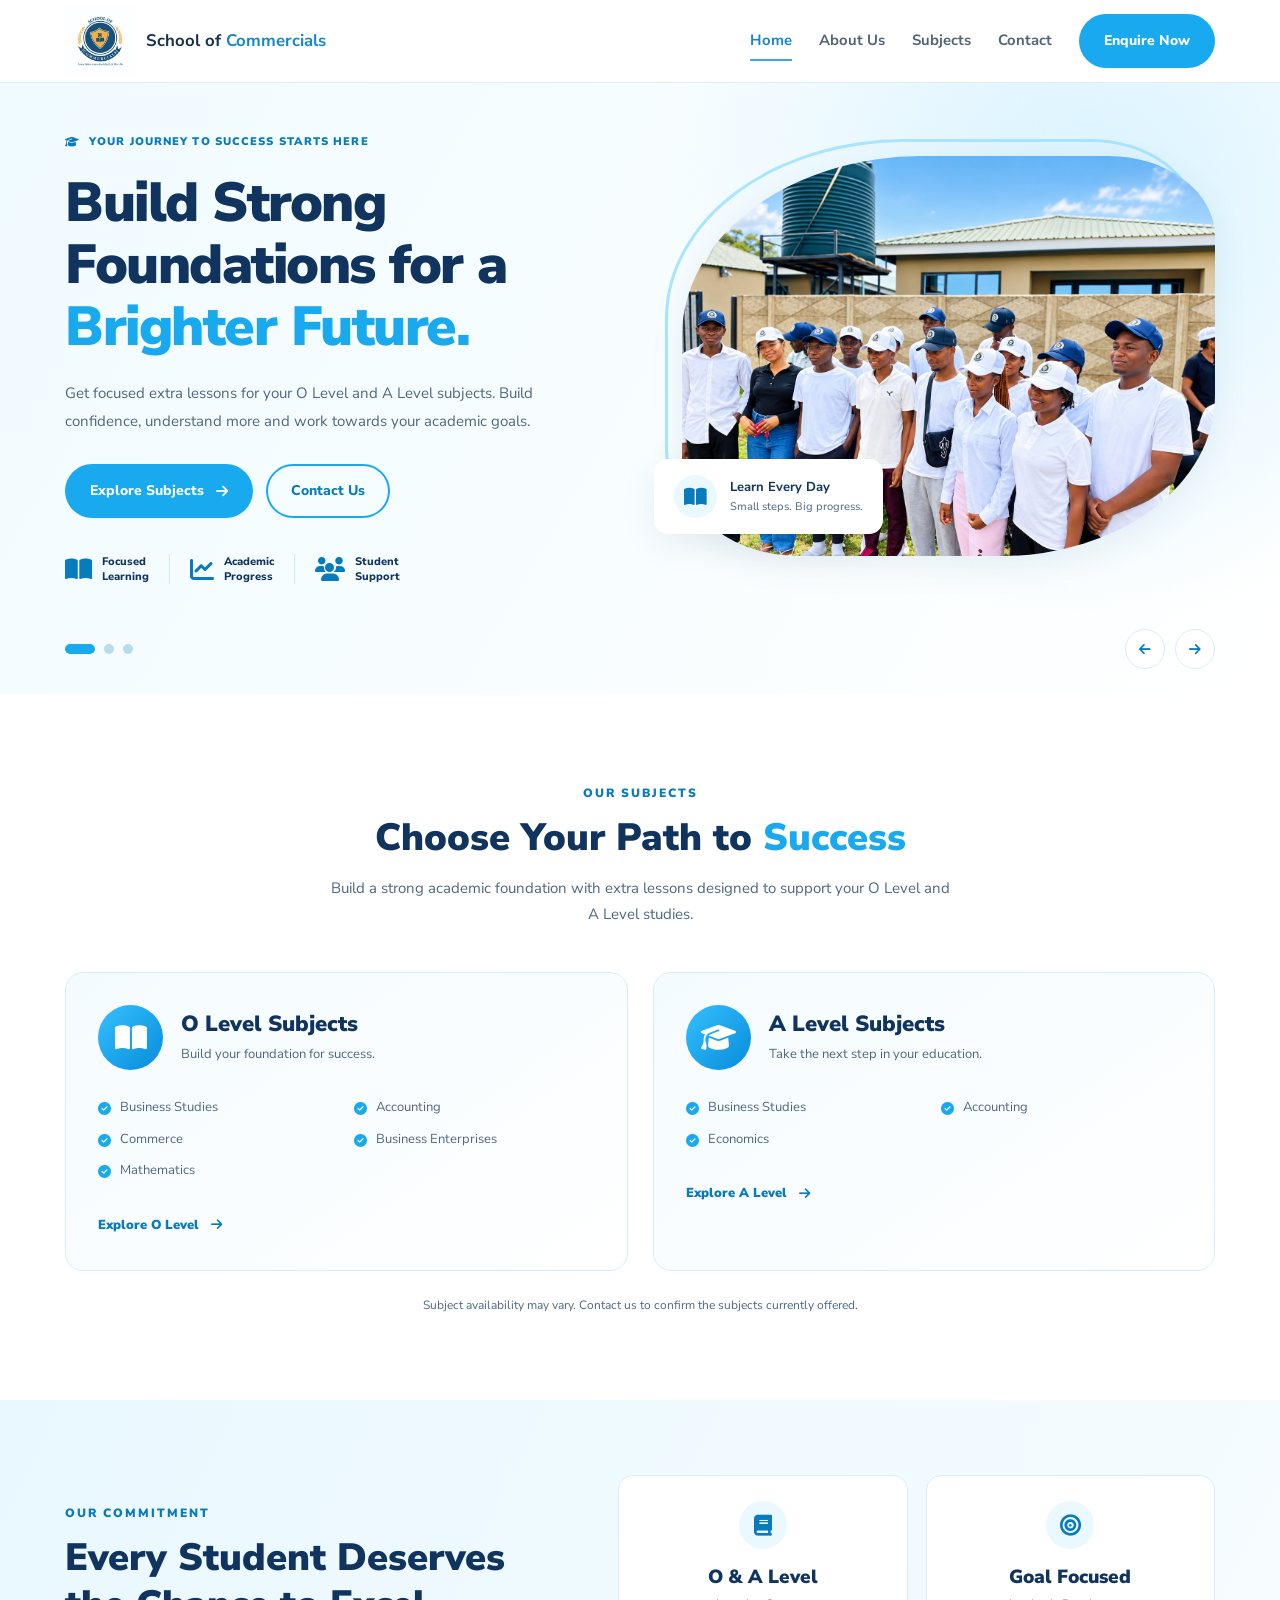
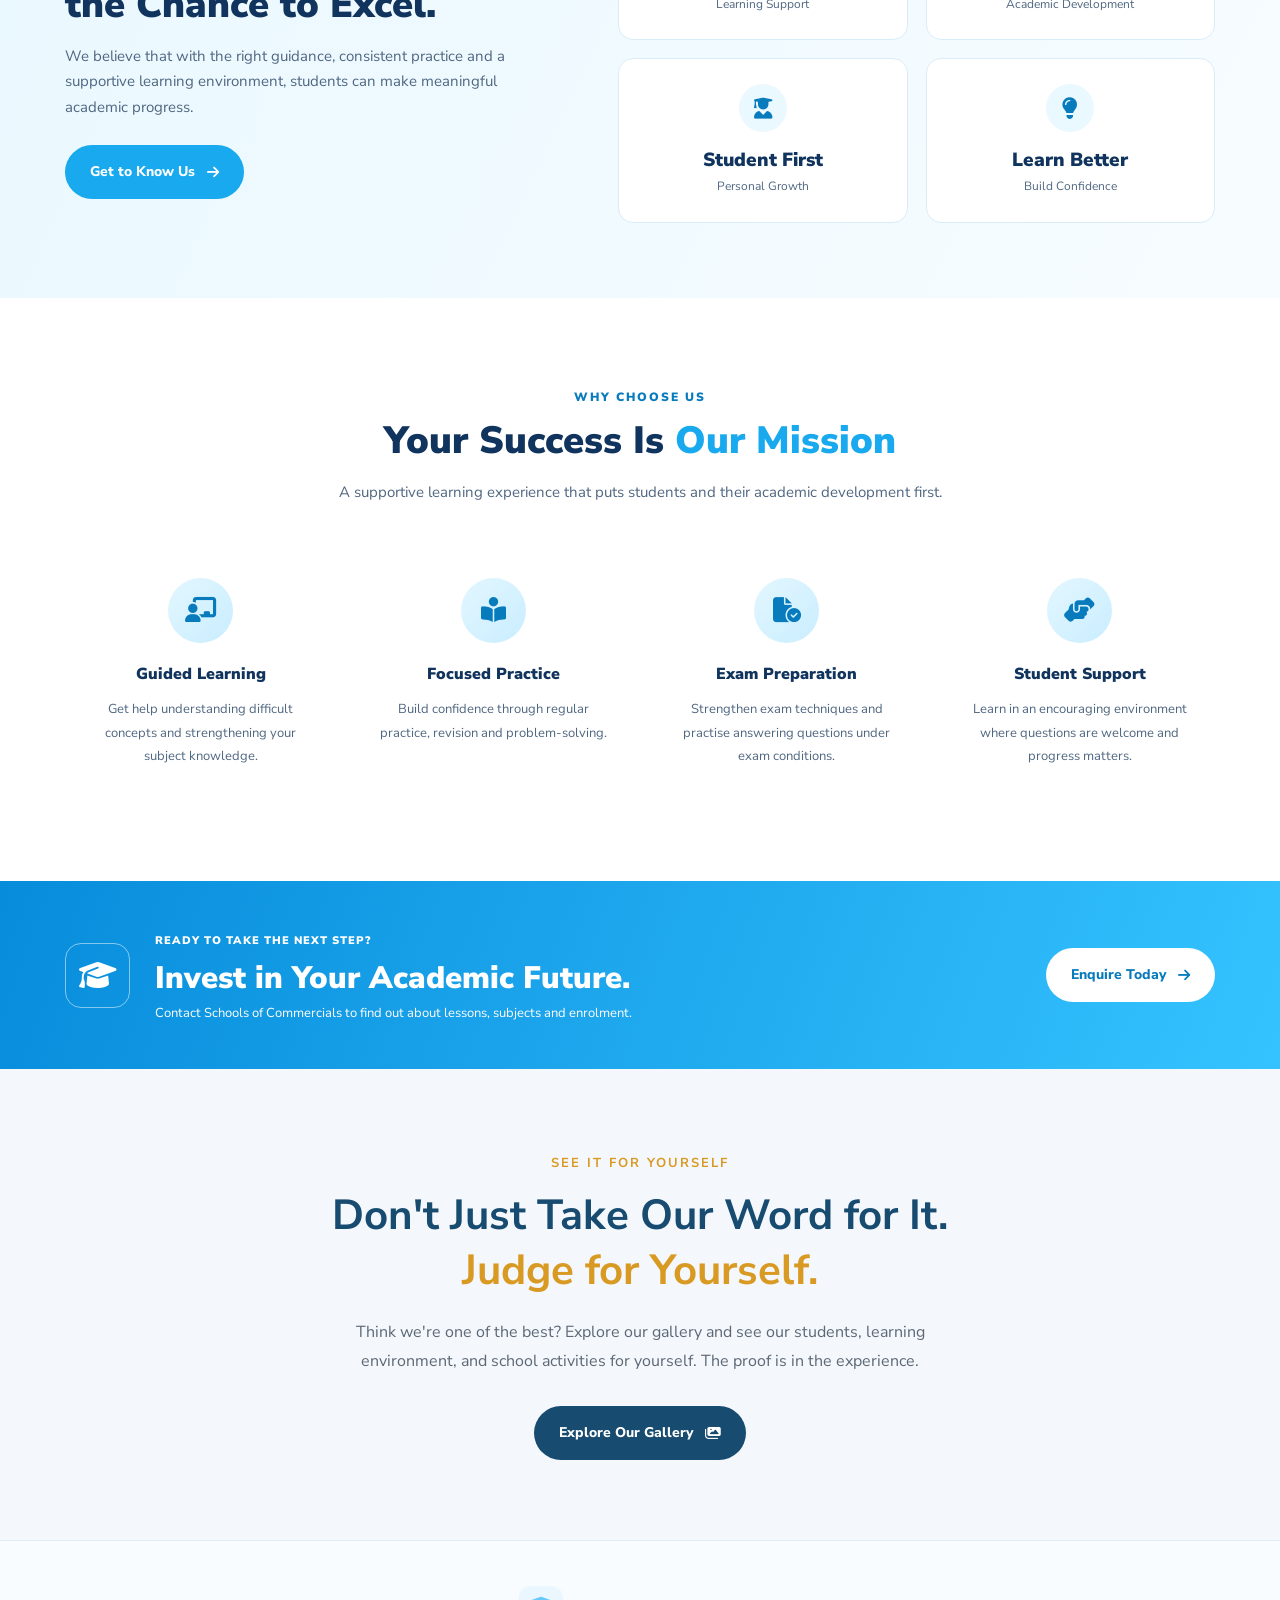
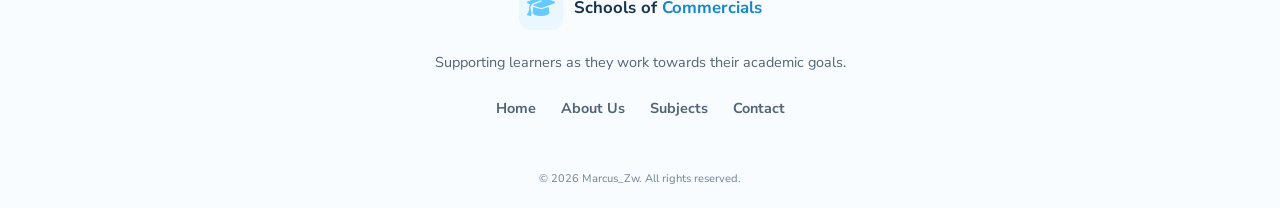
==== index.html @ 1509d798 "Group shared code into shared folders" ====
<!DOCTYPE html>
<html lang="en">

<head>
    <meta charset="UTF-8">
    <meta name="viewport" content="width=device-width, initial-scale=1.0">

    <title>Schools of Commercials | Learn, Improve, Achieve</title>

    <meta name="description"
        content="Schools of Commercials provides extra lessons for O Level and A Level students in Zimbabwe. Build confidence and achieve your academic goals.">

    <!-- Google Fonts -->
    <link rel="preconnect" href="https://fonts.googleapis.com">
    <link rel="preconnect" href="https://fonts.gstatic.com" crossorigin>
    <link href="https://fonts.googleapis.com/css2?family=Nunito+Sans:wght@400;500;600;700;800;900&display=swap"
        rel="stylesheet">

    <!-- Font Awesome -->
    <link rel="stylesheet" href="https://cdnjs.cloudflare.com/ajax/libs/font-awesome/6.7.2/css/all.min.css">

    <!-- CSS -->

    <link rel="stylesheet" href="css/shared/header.css">
    <link rel="stylesheet" href="css/shared/footer.css">
    <link rel="stylesheet" href="css/index.css">
</head>

<body>

    <!-- ================= HEADER ================= -->

    <!-- HEADER -->
    <header class="site-header">
        <div class="container nav-container">

            <a href="../index.html" class="logo">
                <img src="images/hero-images/logo.jpg" alt="School of Commercials Logo">

                <span>School of <strong>Commercials</strong></span>
            </a>



            <nav class="navbar" id="navbar">
                <a href="../index.html" class="active">Home</a>
                <a href="about.html">About Us</a>
                <a href="subjects.html">Subjects</a>
                <a href="contact.html">Contact</a>

                <a href="enrolment.html" class="btn btn-primary nav-btn">
                    Enquire Now
                </a>
            </nav>

            <button class="menu-toggle" id="menuToggle" aria-label="Open navigation menu" aria-expanded="false"
                aria-controls="navbar">

                <i class="fa-solid fa-bars"></i>
            </button>

        </div>
    </header>


    <main>

        <!-- ================= HERO ================= -->

        <section class="hero hero-slider" id="heroSlider">

            <div class="hero-slides">

                <!-- SLIDE 1 -->
                <article class="hero-slide active">
                    <div class="container hero-grid">

                        <div class="hero-content">
                            <span class="eyebrow">
                                <i class="fa-solid fa-graduation-cap"></i>
                                YOUR JOURNEY TO SUCCESS STARTS HERE
                            </span>

                            <h1>
                                Build Strong Foundations for a
                                <span>Brighter Future.</span>
                            </h1>

                            <p class="hero-description">
                                Get focused extra lessons for your O Level and
                                A Level subjects. Build confidence, understand
                                more and work towards your academic goals.
                            </p>

                            <div class="hero-buttons">
                                <a href="pages/subjects.html" class="btn btn-primary">
                                    Explore Subjects
                                    <i class="fa-solid fa-arrow-right"></i>
                                </a>

                                <a href="pages/contact.html" class="btn btn-outline">
                                    Contact Us
                                </a>
                            </div>

                            <div class="hero-features">
                                <div class="hero-feature">
                                    <i class="fa-solid fa-book-open"></i>
                                    <span>Focused<br>Learning</span>
                                </div>

                                <div class="hero-feature">
                                    <i class="fa-solid fa-chart-line"></i>
                                    <span>Academic<br>Progress</span>
                                </div>

                                <div class="hero-feature">
                                    <i class="fa-solid fa-users"></i>
                                    <span>Student<br>Support</span>
                                </div>
                            </div>
                        </div>

                        <div class="hero-image">
                            <img src="./images/hero-images/students.jpg" alt="Students studying together">

                            <div class="image-badge">
                                <i class="fa-solid fa-book-open"></i>
                                <div>
                                    <strong>Learn Every Day</strong>
                                    <span>Small steps. Big progress.</span>
                                </div>
                            </div>
                        </div>

                    </div>
                </article>


                <!-- SLIDE 2 -->
                <article class="hero-slide">
                    <div class="container hero-grid">

                        <div class="hero-content">
                            <span class="eyebrow">
                                <i class="fa-solid fa-bullseye"></i>
                                PREPARE TODAY. SUCCEED TOMORROW.
                            </span>

                            <h1>
                                Turn Your Hard Work Into
                                <span>Great Results.</span>
                            </h1>

                            <p class="hero-description">
                                Prepare for your examinations with guided revision,
                                subject practice and support that helps you tackle
                                challenging questions with confidence.
                            </p>

                            <div class="hero-buttons">
                                <a href="pages/o-level.html" class="btn btn-primary">
                                    O Level Lessons
                                    <i class="fa-solid fa-arrow-right"></i>
                                </a>

                                <a href="pages/a-level.html" class="btn btn-outline">
                                    A Level Lessons
                                </a>
                            </div>

                            <div class="hero-features">
                                <div class="hero-feature">
                                    <i class="fa-solid fa-file-circle-check"></i>
                                    <span>Exam<br>Preparation</span>
                                </div>

                                <div class="hero-feature">
                                    <i class="fa-solid fa-brain"></i>
                                    <span>Better<br>Understanding</span>
                                </div>

                                <div class="hero-feature">
                                    <i class="fa-solid fa-trophy"></i>
                                    <span>Strive for<br>Excellence</span>
                                </div>
                            </div>
                        </div>

                        <div class="hero-image">
                            <img src="./images/hero-images/students-2.jpg" alt="Student preparing for examinations">

                            <div class="image-badge">
                                <i class="fa-solid fa-bullseye"></i>
                                <div>
                                    <strong>Believe in Yourself</strong>
                                    <span>Every lesson moves you forward.</span>
                                </div>
                            </div>
                        </div>

                    </div>
                </article>


                <!-- SLIDE 3 -->
                <article class="hero-slide">
                    <div class="container hero-grid">

                        <div class="hero-content">
                            <span class="eyebrow">
                                <i class="fa-solid fa-lightbulb"></i>
                                DISCOVER YOUR POTENTIAL
                            </span>

                            <h1>
                                Your Dreams Deserve
                                <span>Your Best Effort.</span>
                            </h1>

                            <p class="hero-description">
                                Whether you're strengthening your foundations
                                or preparing for A Level, take the next step
                                towards your future with Schools of Commercials.
                            </p>

                            <div class="hero-buttons">
                                <a href="pages/enrolment.html" class="btn btn-primary">
                                    Start Your Journey
                                    <i class="fa-solid fa-arrow-right"></i>
                                </a>

                                <a href="pages/about.html" class="btn btn-outline">
                                    About Our School
                                </a>
                            </div>

                            <div class="hero-features">
                                <div class="hero-feature">
                                    <i class="fa-solid fa-user-graduate"></i>
                                    <span>Personal<br>Growth</span>
                                </div>

                                <div class="hero-feature">
                                    <i class="fa-solid fa-book"></i>
                                    <span>Build Your<br>Knowledge</span>
                                </div>

                                <div class="hero-feature">
                                    <i class="fa-solid fa-star"></i>
                                    <span>A Brighter<br>Future</span>
                                </div>
                            </div>
                        </div>

                        <div class="hero-image">
                            <img src="./images/hero-images/students-3.jpg" alt="Students learning and working together">

                            <div class="image-badge">
                                <i class="fa-solid fa-graduation-cap"></i>
                                <div>
                                    <strong>Your Future Matters</strong>
                                    <span>Learn. Improve. Achieve.</span>
                                </div>
                            </div>
                        </div>

                    </div>
                </article>

            </div>


            <!-- SLIDER CONTROLS -->
            <div class="slider-controls container">

                <div class="slider-dots" aria-label="Choose a hero slide">
                    <button class="slider-dot active" aria-label="Show slide 1" aria-pressed="true"></button>

                    <button class="slider-dot" aria-label="Show slide 2" aria-pressed="false"></button>

                    <button class="slider-dot" aria-label="Show slide 3" aria-pressed="false"></button>
                </div>

                <div class="slider-arrows">
                    <button class="slider-arrow prev-slide" aria-label="Previous slide">
                        <i class="fa-solid fa-arrow-left"></i>
                    </button>

                    <button class="slider-arrow next-slide" aria-label="Next slide">
                        <i class="fa-solid fa-arrow-right"></i>
                    </button>
                </div>

            </div>

        </section>



        <!-- ================= SUBJECTS ================= -->

        <section class="subjects section-padding" id="subjects">
            <div class="container">

                <div class="section-heading">
                    <span class="section-label">OUR SUBJECTS</span>
                    <h2>Choose Your Path to <span>Success</span></h2>
                    <p>
                        Build a strong academic foundation with extra lessons
                        designed to support your O Level and A Level studies.
                    </p>
                </div>

                <div class="subject-grid">

                    <!-- O LEVEL -->

                    <article class="subject-card">
                        <div class="subject-card-top">
                            <div class="subject-icon">
                                <i class="fa-solid fa-book-open"></i>
                            </div>

                            <div>
                                <h3>O Level Subjects</h3>
                                <p>Build your foundation for success.</p>
                            </div>
                        </div>

                        <ul class="subject-list">
                            <li><i class="fa-solid fa-circle-check"></i> Business Studies</li>
                            <li><i class="fa-solid fa-circle-check"></i> Accounting</li>
                            <li><i class="fa-solid fa-circle-check"></i> Commerce</li>
                            <li><i class="fa-solid fa-circle-check"></i> Business Enterprises</li>
                            <li><i class="fa-solid fa-circle-check"></i> Mathematics</li>
                        </ul>

                        <a href="pages/o-level.html" class="text-link">
                            Explore O Level
                            <i class="fa-solid fa-arrow-right"></i>
                        </a>
                    </article>


                    <!-- A LEVEL -->

                    <article class="subject-card">
                        <div class="subject-card-top">
                            <div class="subject-icon">
                                <i class="fa-solid fa-graduation-cap"></i>
                            </div>

                            <div>
                                <h3>A Level Subjects</h3>
                                <p>Take the next step in your education.</p>
                            </div>
                        </div>

                        <ul class="subject-list">
                            <li><i class="fa-solid fa-circle-check"></i> Business Studies</li>
                            <li><i class="fa-solid fa-circle-check"></i> Accounting</li>
                            <li><i class="fa-solid fa-circle-check"></i> Economics</li>
                        </ul>

                        <a href="pages/a-level.html" class="text-link">
                            Explore A Level
                            <i class="fa-solid fa-arrow-right"></i>
                        </a>
                    </article>

                </div>

                <p class="subject-disclaimer">
                    Subject availability may vary. Contact us to confirm the
                    subjects currently offered.
                </p>

            </div>
        </section>


        <!-- ================= IMPACT ================= -->

        <section class="impact">
            <div class="container impact-grid">

                <div class="impact-content">
                    <span class="section-label">OUR COMMITMENT</span>
                    <h2>Every Student Deserves the Chance to Excel.</h2>
                    <p>
                        We believe that with the right guidance, consistent
                        practice and a supportive learning environment,
                        students can make meaningful academic progress.
                    </p>

                    <a href="pages/about.html" class="btn btn-primary">
                        Get to Know Us
                        <i class="fa-solid fa-arrow-right"></i>
                    </a>
                </div>

                <div class="impact-stats">

                    <div class="stat-card">
                        <div class="stat-icon">
                            <i class="fa-solid fa-book"></i>
                        </div>
                        <h3>O & A Level</h3>
                        <p>Learning Support</p>
                    </div>

                    <div class="stat-card">
                        <div class="stat-icon">
                            <i class="fa-solid fa-bullseye"></i>
                        </div>
                        <h3>Goal Focused</h3>
                        <p>Academic Development</p>
                    </div>

                    <div class="stat-card">
                        <div class="stat-icon">
                            <i class="fa-solid fa-user-graduate"></i>
                        </div>
                        <h3>Student First</h3>
                        <p>Personal Growth</p>
                    </div>

                    <div class="stat-card">
                        <div class="stat-icon">
                            <i class="fa-solid fa-lightbulb"></i>
                        </div>
                        <h3>Learn Better</h3>
                        <p>Build Confidence</p>
                    </div>

                </div>

            </div>
        </section>


        <!-- ================= WHY CHOOSE US ================= -->

        <section class="why-us section-padding" id="why-us">
            <div class="container">

                <div class="section-heading">
                    <span class="section-label">WHY CHOOSE US</span>
                    <h2>Your Success Is <span>Our Mission</span></h2>
                    <p>
                        A supportive learning experience that puts students
                        and their academic development first.
                    </p>
                </div>

                <div class="benefit-grid">

                    <article class="benefit-card">
                        <div class="benefit-icon">
                            <i class="fa-solid fa-chalkboard-user"></i>
                        </div>
                        <h3>Guided Learning</h3>
                        <p>
                            Get help understanding difficult concepts and
                            strengthening your subject knowledge.
                        </p>
                    </article>

                    <article class="benefit-card">
                        <div class="benefit-icon">
                            <i class="fa-solid fa-book-open-reader"></i>
                        </div>
                        <h3>Focused Practice</h3>
                        <p>
                            Build confidence through regular practice,
                            revision and problem-solving.
                        </p>
                    </article>

                    <article class="benefit-card">
                        <div class="benefit-icon">
                            <i class="fa-solid fa-file-circle-check"></i>
                        </div>
                        <h3>Exam Preparation</h3>
                        <p>
                            Strengthen exam techniques and practise
                            answering questions under exam conditions.
                        </p>
                    </article>

                    <article class="benefit-card">
                        <div class="benefit-icon">
                            <i class="fa-solid fa-handshake-angle"></i>
                        </div>
                        <h3>Student Support</h3>
                        <p>
                            Learn in an encouraging environment where
                            questions are welcome and progress matters.
                        </p>
                    </article>

                </div>
            </div>
        </section>


        <!-- ================= ENROLMENT CTA ================= -->

        <section class="enrol-cta">
            <div class="container enrol-cta-content">

                <div class="cta-icon">
                    <i class="fa-solid fa-graduation-cap"></i>
                </div>

                <div class="cta-text">
                    <span>READY TO TAKE THE NEXT STEP?</span>
                    <h2>Invest in Your Academic Future.</h2>
                    <p>
                        Contact Schools of Commercials to find out about
                        lessons, subjects and enrolment.
                    </p>
                </div>

                <a href="pages/enrolment.html" class="btn btn-white">
                    Enquire Today
                    <i class="fa-solid fa-arrow-right"></i>
                </a>

            </div>
        </section>



        <section class="gallery-cta">
            <div class="container gallery-cta-content">

                <span class="gallery-subtitle">
                    SEE IT FOR YOURSELF
                </span>

                <h2>
                    Don't Just Take Our Word for It.
                    <span>Judge for Yourself.</span>
                </h2>

                <p>
                    Think we're one of the best? Explore our gallery and
                    see our students, learning environment, and school
                    activities for yourself. The proof is in the experience.
                </p>

                <a href="pages/gallery.html" class="btn btn-gallery">
                    Explore Our Gallery
                    <i class="fa-solid fa-images"></i>
                </a>

            </div>
        </section>


    </main>


    <!-- ================= FOOTER ================= -->

    <footer class="site-footer">
        <div class="container footer-container">

            <a href="../index.html" class="logo footer-logo">
                <span class="logo-icon">
                    <i class="fa-solid fa-graduation-cap"></i>
                </span>

                <span>Schools of <strong>Commercials</strong></span>
            </a>

            <p>
                Supporting learners as they work towards their academic goals.
            </p>

            <div class="footer-links">
                <a href="../index.html">Home</a>
                <a href="about.html">About Us</a>
                <a href="subjects.html">Subjects</a>
                <a href="contact.html">Contact</a>
            </div>

            <div class="footer-bottom">
                <p>
                    &copy; <span id="currentYear"></span>
                    Marcus_Zw. All rights reserved.
                </p>
            </div>

        </div>
    </footer>



    <!-- JavaScript -->
    <script src="js/index.js"></script>
    <script src="js/header.js"></script>

</body>

</html>
---- css/shared/header.css ----
:root {
    --subjects-primary: #38a9e8;
    --subjects-primary-dark: #1687c9;
    --subjects-light: #eaf7ff;
    --subjects-background: #f5fbff;
    --subjects-dark: #17324d;
    --subjects-text: #526477;
    --subjects-white: #ffffff;
    --subjects-border: #e2edf5;
    --subjects-shadow: 0 12px 35px rgba(25, 90, 135, 0.09);
    --subjects-radius: 18px;
}



.site-header {
    position: sticky;
    top: 0;
    z-index: 1000;
    background: rgba(255, 255, 255, 0.97);
    border-bottom: 1px solid var(--subjects-border);
    backdrop-filter: blur(12px);
}

.nav-container {
    min-height: 82px;
    display: flex;
    align-items: center;
    justify-content: space-between;
    gap: 25px;
}

.logo {
    display: inline-flex;
    align-items: center;
    gap: 11px;
    color: var(--subjects-dark);
    font-size: 1.05rem;
    font-weight: 700;
    line-height: 1.3;
}

.logo strong {
    color: var(--subjects-primary-dark);
}

.logo-icon {
    width: 44px;
    height: 44px;
    display: grid;
    place-items: center;
    flex-shrink: 0;
    border-radius: 12px;
    background: var(--subjects-light);
    color: var(--subjects-primary-dark);
    font-size: 1.4rem;
}

.navbar {
    display: flex;
    align-items: center;
    gap: 27px;
}

.navbar > a:not(.btn) {
    position: relative;
    color: var(--subjects-text);
    font-size: 0.93rem;
    font-weight: 700;
    transition: color 0.3s ease;
}

.navbar > a:not(.btn)::after {
    content: "";
    position: absolute;
    bottom: -7px;
    left: 0;
    width: 0;
    height: 2px;
    background: var(--subjects-primary);
    transition: width 0.3s ease;
}

.navbar > a:not(.btn):hover,
.navbar > a.active {
    color: var(--subjects-primary-dark);
}

.navbar > a:not(.btn):hover::after,
.navbar > a.active::after {
    width: 100%;
}

.nav-btn {
    padding: 11px 18px;
}

.menu-toggle {
    display: none;
    width: 44px;
    height: 44px;
    place-items: center;
    border: 1px solid var(--subjects-border);
    border-radius: 9px;
    background: var(--subjects-white);
    color: var(--subjects-dark);
    font-size: 1.2rem;
    cursor: pointer;
}

/*logo*/


.logo {
    display: flex;
    align-items: center;
    text-decoration: none;
}

.logo img {
    width: 70px;
    height: 70px;
    object-fit: contain;
    display: block;
}



@media (max-width: 830px) {
    .nav-container {
        min-height: 72px;
    }

    .menu-toggle {
        display: grid;
        flex-shrink: 0;
    }

    .navbar {
        position: absolute;
        top: calc(100% + 1px);
        left: 0;
        right: 0;
        display: none;
        align-items: stretch;
        gap: 0;
        padding: 12px 4% 22px;
        border-bottom: 1px solid var(--subjects-border);
        background: var(--subjects-white);
        box-shadow: 0 15px 25px rgba(25, 90, 135, 0.08);
    }

    .navbar.active {
        display: flex;
        flex-direction: column;
    }

    .navbar > a:not(.btn) {
        padding: 13px 5px;
        border-bottom: 1px solid #eef4f8;
    }

    .navbar > a:not(.btn)::after {
        display: none;
    }

    .navbar .nav-btn {
        margin-top: 15px;
    }

    .subjects-main-hero {
        padding: 65px 0 75px;
    }

    .main-hero-content {
        grid-template-columns: 1fr;
        gap: 45px;
    }

    .main-hero-text h1 {
        font-size: clamp(2.3rem, 8vw, 3.4rem);
        letter-spacing: -0.7px;
    }

    .main-hero-text > p {
        font-size: 1rem;
    }

    .main-hero-image {
        width: 92%;
        margin: 0 auto;
        padding-left: 10px;
    }

    .main-hero-image > img {
        height: 350px;
    }

    .hero-note {
        left: -10px;
    }

    .subjects-intro {
        padding: 60px 0;
    }

    .programmes-section,
    .subjects-benefits {
        padding: 70px 0;
    }

    .programme-grid {
        gap: 24px;
    }

    .programme-image {
        height: 220px;
    }

    .benefits-container {
        grid-template-columns: 1fr;
        gap: 35px;
    }

    .benefits-heading {
        max-width: 600px;
    }

    .cta-content {
        align-items: flex-start;
        flex-direction: column;
        gap: 25px;
    }
}


/* =========================================
   SMALL MOBILE SCREENS
========================================= */

@media (max-width: 520px) {
    .logo {
        gap: 8px;
        font-size: 0.9rem;
    }

    .logo-icon {
        width: 39px;
        height: 39px;
        font-size: 1.2rem;
    }

    .hero-buttons {
        align-items: stretch;
        flex-direction: column;
    }

    .hero-buttons .btn {
        width: 100%;
    }

    .main-hero-image > img {
        height: 290px;
    }

    .hero-note {
        gap: 10px;
        padding: 12px;
    }

    .hero-note > i {
        width: 40px;
        height: 40px;
        font-size: 1.1rem;
    }

    .hero-note strong {
        font-size: 0.87rem;
    }

    .hero-note span {
        font-size: 0.72rem;
    }

    .intro-content h2,
    .section-heading h2 {
        font-size: 2rem;
    }

    .programme-grid {
        grid-template-columns: 1fr;
    }

    .programme-image {
        height: 230px;
    }

    .programme-content {
        padding: 25px 20px;
    }

    .programme-content h3 {
        font-size: 1.4rem;
    }

    .benefits-grid {
        grid-template-columns: 1fr;
    }

    .benefit-item {
        padding: 22px;
    }

    .cta-content h2 {
        font-size: 1.9rem;
    }

    .cta-content > .btn {
        width: 100%;
    }

    .footer-links {
        gap: 15px 22px;
    }
}


/* =========================================
   ACCESSIBILITY
========================================= */

@media (prefers-reduced-motion: reduce) {
    html {
        scroll-behavior: auto;
    }

    *,
    *::before,
    *::after {
        animation-duration: 0.01ms !important;
        animation-iteration-count: 1 !important;
        transition-duration: 0.01ms !important;
    }
}
---- css/shared/footer.css ----
.site-footer {
    padding: 45px 0 20px;
    border-top: 1px solid var(--subjects-border);
    background: #f8fcff;
}

.footer-container {
    display: flex;
    flex-direction: column;
    align-items: center;
    text-align: center;
}

.footer-logo {
    margin-bottom: 15px;
}

.footer-container > p {
    max-width: 450px;
    margin: 0 auto 22px;
    color: var(--subjects-text);
    font-size: 0.9rem;
}

.footer-links {
    display: flex;
    flex-wrap: wrap;
    justify-content: center;
    gap: 25px;
    margin-bottom: 28px;
}

.footer-links a {
    color: var(--subjects-text);
    font-size: 0.9rem;
    font-weight: 700;
    transition: color 0.3s ease;
}

.footer-links a:hover {
    color: var(--subjects-primary-dark);
}

.footer-bottom {
    width: 100%;
    padding-top: 20px;
    border-top: 1px solid var(--subjects-border);
}

.footer-bottom p {
    margin: 0;
    color: #718195;
    font-size: 0.83rem;
}





/* GALLERY CTA */
.gallery-cta {
    padding: 80px 0;
    background: #f4f7fb;
    text-align: center;
}

.gallery-cta-content {
    max-width: 850px;
    margin: 0 auto;
}

.gallery-subtitle {
    display: inline-block;
    color: #d99a24;
    font-size: 13px;
    font-weight: 700;
    letter-spacing: 2px;
    margin-bottom: 15px;
}

.gallery-cta h2 {
    color: #174b70;
    font-size: clamp(28px, 4vw, 42px);
    line-height: 1.3;
    margin-bottom: 20px;
}

.gallery-cta h2 span {
    display: block;
    color: #d99a24;
}

.gallery-cta p {
    max-width: 650px;
    margin: 0 auto 30px;
    color: #5c6875;
    font-size: 16px;
    line-height: 1.8;
}

.btn-gallery {
    display: inline-flex;
    align-items: center;
    gap: 10px;
    padding: 15px 25px;
    background: #174b70;
    color: #fff;
    border-radius: 5px;
    text-decoration: none;
    font-weight: 600;
    transition: background 0.3s ease, transform 0.3s ease;
}

.btn-gallery:hover {
    background: #d99a24;
    color: #fff;
    transform: translateY(-3px);
}
---- css/index.css ----
/* ==============================
   1. GLOBAL STYLES
================================= */

:root {
    --primary: #19a9ee;
    --primary-dark: #087bbd;
    --primary-light: #eaf8ff;
    --sky-blue: #dff4ff;
    --dark: #10345d;
    --text: #506781;
    --white: #ffffff;
    --border: #d9edf8;
    --shadow: 0 10px 35px rgba(16, 72, 115, 0.08);
    --radius: 18px;
}

* {
    margin: 0;
    padding: 0;
    box-sizing: border-box;
}

html {
    scroll-behavior: smooth;
    scroll-padding-top: 90px;
}

body {
    font-family: "Nunito Sans", sans-serif;
    color: var(--text);
    background: var(--white);
    line-height: 1.7;
}

a {
    text-decoration: none;
    color: inherit;
}

ul {
    list-style: none;
}

img {
    display: block;
    max-width: 100%;
}

button,
a {
    -webkit-tap-highlight-color: transparent;
}

.container {
    width: min(1150px, 92%);
    margin-inline: auto;
}

.section-padding {
    padding: 85px 0;
}


/* ==============================
   2. REUSABLE COMPONENTS
================================= */

.btn {
    display: inline-flex;
    align-items: center;
    justify-content: center;
    gap: 12px;
    padding: 13px 23px;
    border-radius: 50px;
    font-size: 14px;
    font-weight: 800;
    transition: 0.3s ease;
    cursor: pointer;
    border: 2px solid transparent;
}

.btn-primary {
    background: var(--primary);
    color: var(--white);
}

.btn-primary:hover {
    background: var(--primary-dark);
    transform: translateY(-3px);
    box-shadow: 0 8px 20px rgba(25, 169, 238, 0.2);
}

.btn-outline {
    border-color: var(--primary);
    color: var(--primary-dark);
    background: transparent;
}

.btn-outline:hover {
    background: var(--primary-light);
    transform: translateY(-3px);
}

.btn-white {
    background: var(--white);
    color: var(--primary-dark);
}

.btn-white:hover {
    background: var(--primary-light);
    transform: translateY(-3px);
}

.section-heading {
    max-width: 700px;
    margin: 0 auto 45px;
    text-align: center;
}

.section-label {
    display: inline-block;
    margin-bottom: 10px;
    color: var(--primary-dark);
    font-size: 12px;
    font-weight: 900;
    letter-spacing: 2px;
}

.section-heading h2,
.impact-content h2 {
    color: var(--dark);
    font-size: clamp(27px, 3.5vw, 38px);
    font-weight: 900;
    line-height: 1.25;
    margin-bottom: 15px;
}

.section-heading h2 span,
.impact-content h2 span {
    color: var(--primary);
}

.section-heading p {
    max-width: 620px;
    margin: 0 auto;
    font-size: 15px;
}




/* ==============================
   4. HERO SECTION
================================= */

.hero {
    position: relative;
    overflow: hidden;
    background:
        radial-gradient(circle at 90% 10%, #d8f2ff 0, transparent 32%),
        linear-gradient(120deg, #f0fbff 0%, #ffffff 65%);
}

.hero-grid {
    min-height: 530px;
    display: grid;
    grid-template-columns: 1fr 0.95fr;
    align-items: center;
    gap: 55px;
    padding-top: 45px;
    padding-bottom: 45px;
}

.hero-content {
    position: relative;
    z-index: 2;
}

.eyebrow {
    display: inline-flex;
    align-items: center;
    gap: 9px;
    margin-bottom: 20px;
    color: var(--primary-dark);
    font-size: 11px;
    font-weight: 900;
    letter-spacing: 1.1px;
}

.hero h1 {
    max-width: 600px;
    margin-bottom: 22px;
    color: var(--dark);
    font-size: clamp(37px, 4.3vw, 55px);
    font-weight: 900;
    line-height: 1.13;
    letter-spacing: -1.5px;
}

.hero h1 span {
    color: var(--primary);
}

.hero-description {
    max-width: 490px;
    margin-bottom: 28px;
    font-size: 15px;
    line-height: 1.85;
}

.hero-buttons {
    display: flex;
    flex-wrap: wrap;
    gap: 13px;
    margin-bottom: 36px;
}

.hero-features {
    display: flex;
    align-items: center;
    gap: 20px;
}

.hero-feature {
    display: flex;
    align-items: center;
    gap: 10px;
    padding-right: 20px;
    border-right: 1px solid #cce8f7;
    color: var(--dark);
    font-size: 11px;
    font-weight: 800;
    line-height: 1.4;
}

.hero-feature:last-child {
    border-right: none;
    padding-right: 0;
}

.hero-feature i {
    color: var(--primary-dark);
    font-size: 24px;
}

.hero-image {
    position: relative;
    min-width: 0;
}

.hero-image::before {
    content: "";
    position: absolute;
    inset: -17px 18px 18px -17px;
    border: 3px solid #a9e5ff;
    border-radius: 45% 20% 40% 22%;
    z-index: 0;
}

.hero-image > img {
    position: relative;
    z-index: 1;
    width: 100%;
    height: 400px;
    object-fit: cover;
    object-position: center;
    border-radius: 45% 20% 40% 22%;
    box-shadow: var(--shadow);
}

.image-badge {
    position: absolute;
    z-index: 2;
    bottom: 22px;
    left: -28px;
    display: flex;
    align-items: center;
    gap: 13px;
    padding: 16px 20px;
    background: var(--white);
    border-radius: 14px;
    box-shadow: var(--shadow);
}

.image-badge > i {
    width: 43px;
    height: 43px;
    display: grid;
    place-items: center;
    background: var(--primary-light);
    border-radius: 50%;
    color: var(--primary-dark);
    font-size: 20px;
}

.image-badge div {
    display: flex;
    flex-direction: column;
}

.image-badge strong {
    color: var(--dark);
    font-size: 13px;
}

.image-badge span {
    font-size: 11px;
}

.floating-note {
    position: absolute;
    top: 22px;
    right: -17px;
    z-index: 2;
    padding: 15px 17px;
    display: flex;
    align-items: center;
    gap: 10px;
    background: var(--white);
    border: 1px solid var(--border);
    border-radius: 14px;
    color: var(--primary-dark);
    font-size: 12px;
    font-weight: 900;
    line-height: 1.5;
    box-shadow: var(--shadow);
}

.floating-note i {
    font-size: 23px;
}




/* ==============================
   HERO IMAGE & TEXT SLIDER
================================= */

.hero-slider {
    position: relative;
    overflow: hidden;
    background:
        radial-gradient(circle at 85% 20%, #d8f2ff 0, transparent 35%),
        linear-gradient(120deg, #f0fbff, #ffffff);
}

.hero-slides {
    position: relative;
}

.hero-slide {
    display: none;
    animation: heroFade 0.7s ease;
}

.hero-slide.active {
    display: block;
}

@keyframes heroFade {
    from {
        opacity: 0;
        transform: translateX(18px);
    }

    to {
        opacity: 1;
        transform: translateX(0);
    }
}

/* Keep images consistent between slides */

.hero-slide .hero-image > img {
    width: 100%;
    height: 400px;
    object-fit: cover;
    object-position: center;
}

/* Slider controls */

.slider-controls {
    display: flex;
    justify-content: space-between;
    align-items: center;
    padding-top: 0;
    padding-bottom: 25px;
}

.slider-dots {
    display: flex;
    align-items: center;
    gap: 9px;
}

.slider-dot {
    width: 10px;
    height: 10px;
    padding: 0;
    border: none;
    border-radius: 50px;
    background: #b7ddeb;
    cursor: pointer;
    transition: width 0.3s, background 0.3s;
}

.slider-dot.active {
    width: 30px;
    background: var(--primary);
}

.slider-arrows {
    display: flex;
    gap: 10px;
}

.slider-arrow {
    display: grid;
    place-items: center;
    width: 40px;
    height: 40px;
    border: 1px solid var(--border);
    border-radius: 50%;
    background: var(--white);
    color: var(--primary-dark);
    cursor: pointer;
    transition: 0.3s;
}

.slider-arrow:hover {
    background: var(--primary);
    color: var(--white);
    border-color: var(--primary);
}

.slider-dot:focus-visible,
.slider-arrow:focus-visible {
    outline: 3px solid #73cfff;
    outline-offset: 4px;
}

/* Responsive adjustments */

@media (max-width: 800px) {
    .hero-slide .hero-grid {
        padding-bottom: 35px;
    }

    .slider-controls {
        padding-bottom: 22px;
    }
}

@media (max-width: 560px) {
    .hero-slide .hero-image > img {
        height: 290px;
    }

    .slider-arrow {
        width: 36px;
        height: 36px;
    }
}

/* Respect reduced-motion preferences */

@media (prefers-reduced-motion: reduce) {
    .hero-slide {
        animation: none;
    }
}




/* ==============================
   5. SUBJECTS SECTION
================================= */

.subjects {
    background: var(--white);
}

.subject-grid {
    display: grid;
    grid-template-columns: repeat(2, minmax(0, 1fr));
    gap: 25px;
}

.subject-card {
    padding: 32px;
    background: linear-gradient(145deg, #f4fbff, #ffffff);
    border: 1px solid var(--border);
    border-radius: var(--radius);
    transition: transform 0.3s, box-shadow 0.3s;
}

.subject-card:hover {
    transform: translateY(-5px);
    box-shadow: var(--shadow);
}

.subject-card-top {
    display: flex;
    align-items: center;
    gap: 18px;
    margin-bottom: 28px;
}

.subject-icon {
    flex-shrink: 0;
    width: 65px;
    height: 65px;
    display: grid;
    place-items: center;
    background: linear-gradient(135deg, #35c0ff, #078cdb);
    color: var(--white);
    border-radius: 50%;
    font-size: 28px;
}

.subject-card h3 {
    color: var(--dark);
    font-size: 22px;
    font-weight: 900;
    line-height: 1.3;
    margin-bottom: 5px;
}

.subject-card-top p {
    font-size: 13px;
}

.subject-list {
    display: grid;
    grid-template-columns: repeat(2, minmax(0, 1fr));
    gap: 12px 15px;
    margin-bottom: 30px;
}

.subject-list li {
    display: flex;
    align-items: flex-start;
    gap: 9px;
    font-size: 13px;
    line-height: 1.5;
}

.subject-list i {
    margin-top: 4px;
    color: var(--primary);
    font-size: 13px;
}

.text-link {
    display: inline-flex;
    align-items: center;
    gap: 12px;
    color: var(--primary-dark);
    font-size: 13px;
    font-weight: 900;
}

.text-link i {
    transition: transform 0.3s;
}

.text-link:hover i {
    transform: translateX(5px);
}

.subject-disclaimer {
    margin-top: 24px;
    text-align: center;
    font-size: 12px;
}


/* ==============================
   6. IMPACT SECTION
================================= */

.impact {
    padding: 75px 0;
    background: linear-gradient(115deg, #e9f8ff, #f7fcff);
}

.impact-grid {
    display: grid;
    grid-template-columns: 0.9fr 1.1fr;
    align-items: center;
    gap: 65px;
}

.impact-content h2 {
    font-size: clamp(29px, 3vw, 38px);
}

.impact-content > p {
    margin-bottom: 25px;
    font-size: 15px;
}

.impact-stats {
    display: grid;
    grid-template-columns: repeat(2, minmax(0, 1fr));
    gap: 18px;
}

.stat-card {
    padding: 25px 15px;
    text-align: center;
    background: var(--white);
    border: 1px solid var(--border);
    border-radius: 15px;
    transition: transform 0.3s;
}

.stat-card:hover {
    transform: translateY(-4px);
}

.stat-icon {
    width: 48px;
    height: 48px;
    display: grid;
    place-items: center;
    margin: 0 auto 12px;
    background: var(--primary-light);
    color: var(--primary-dark);
    border-radius: 50%;
    font-size: 21px;
}

.stat-card h3 {
    color: var(--dark);
    font-size: 19px;
    font-weight: 900;
}

.stat-card p {
    font-size: 12px;
}


/* ==============================
   7. WHY CHOOSE US
================================= */

.why-us {
    background: var(--white);
}

.benefit-grid {
    display: grid;
    grid-template-columns: repeat(4, minmax(0, 1fr));
    gap: 22px;
}

.benefit-card {
    padding: 27px 20px;
    text-align: center;
    border: 1px solid transparent;
    border-radius: var(--radius);
    transition: 0.3s;
}

.benefit-card:hover {
    background: #f5fbff;
    border-color: var(--border);
    transform: translateY(-5px);
}

.benefit-icon {
    width: 65px;
    height: 65px;
    display: grid;
    place-items: center;
    margin: 0 auto 18px;
    border-radius: 50%;
    background: linear-gradient(135deg, #e3f7ff, #c9edff);
    color: var(--primary-dark);
    font-size: 25px;
}

.benefit-card h3 {
    margin-bottom: 10px;
    color: var(--dark);
    font-size: 16px;
    font-weight: 900;
}

.benefit-card p {
    font-size: 13px;
    line-height: 1.8;
}


/* ==============================
   8. ENROLMENT CTA
================================= */

.enrol-cta {
    padding: 45px 0;
    background: linear-gradient(110deg, #078cdb, #35c3ff);
    color: var(--white);
}

.enrol-cta-content {
    display: flex;
    align-items: center;
    gap: 25px;
}

.cta-icon {
    flex-shrink: 0;
    width: 65px;
    height: 65px;
    display: grid;
    place-items: center;
    border: 1px solid rgba(255, 255, 255, 0.5);
    border-radius: 16px;
    font-size: 30px;
}

.cta-text {
    flex: 1;
}

.cta-text > span {
    font-size: 11px;
    font-weight: 900;
    letter-spacing: 1px;
}

.cta-text h2 {
    margin: 4px 0;
    font-size: clamp(23px, 3vw, 31px);
    line-height: 1.3;
    font-weight: 900;
}

.cta-text p {
    font-size: 13px;
}

.enrol-cta .btn {
    flex-shrink: 0;
}


/* ==============================
   9. FOOTER
================================= */

.footer {
    background: #092d53;
    color: #c5d9eb;
}

.footer-grid {
    display: grid;
    grid-template-columns: 1.3fr 0.7fr 1.1fr 0.7fr;
    gap: 40px;
    padding-top: 55px;
    padding-bottom: 45px;
}

.footer-logo {
    margin-bottom: 20px;
}

.footer-logo .logo-text {
    color: var(--white);
}

.footer-logo .logo-icon,
.footer-logo .logo-icon .cap-icon,
.footer-logo .logo-text small {
    color: #65caff;
}

.footer-brand > p {
    max-width: 280px;
    font-size: 13px;
    line-height: 1.9;
}

.footer-column {
    display: flex;
    flex-direction: column;
    align-items: flex-start;
    gap: 11px;
}

.footer-column h3 {
    margin-bottom: 8px;
    color: var(--white);
    font-size: 15px;
    font-weight: 900;
}

.footer-column > a,
.footer-column > p {
    font-size: 12px;
    line-height: 1.7;
}

.footer-column > a:hover {
    color: #65caff;
}

.footer-column > p i {
    width: 20px;
    margin-right: 5px;
    color: #65caff;
}

.social-links {
    display: flex;
    gap: 10px;
}

.social-links a {
    width: 38px;
    height: 38px;
    display: grid;
    place-items: center;
    background: rgba(255, 255, 255, 0.1);
    color: var(--white);
    border-radius: 50%;
    transition: 0.3s;
}

.social-links a:hover {
    background: var(--primary);
    transform: translateY(-3px);
}

.social-note {
    margin-top: 8px;
}

.footer-bottom {
    border-top: 1px solid rgba(255, 255, 255, 0.12);
}

.footer-bottom .container {
    min-height: 60px;
    display: flex;
    justify-content: space-between;
    align-items: center;
    gap: 15px;
}

.footer-bottom p {
    font-size: 11px;
}


/* ==============================
   10. RESPONSIVE DESIGN
================================= */

@media (max-width: 1050px) {

    .navbar {
        gap: 15px;
        
    }

    .nav-links {
        gap: 18px;
    }

    .logo-text {
        font-size: 13px;
    }

    .hero-grid {
        gap: 35px;
    }

    .hero-features {
        gap: 12px;
    }

    .hero-feature {
        padding-right: 12px;
        gap: 7px;
    }

    .hero-feature i {
        font-size: 20px;
    }

    .subject-card {
        padding: 25px;
    }

    .impact-grid {
        gap: 35px;
    }

    .benefit-grid {
        grid-template-columns: repeat(2, minmax(0, 1fr));
    }


}
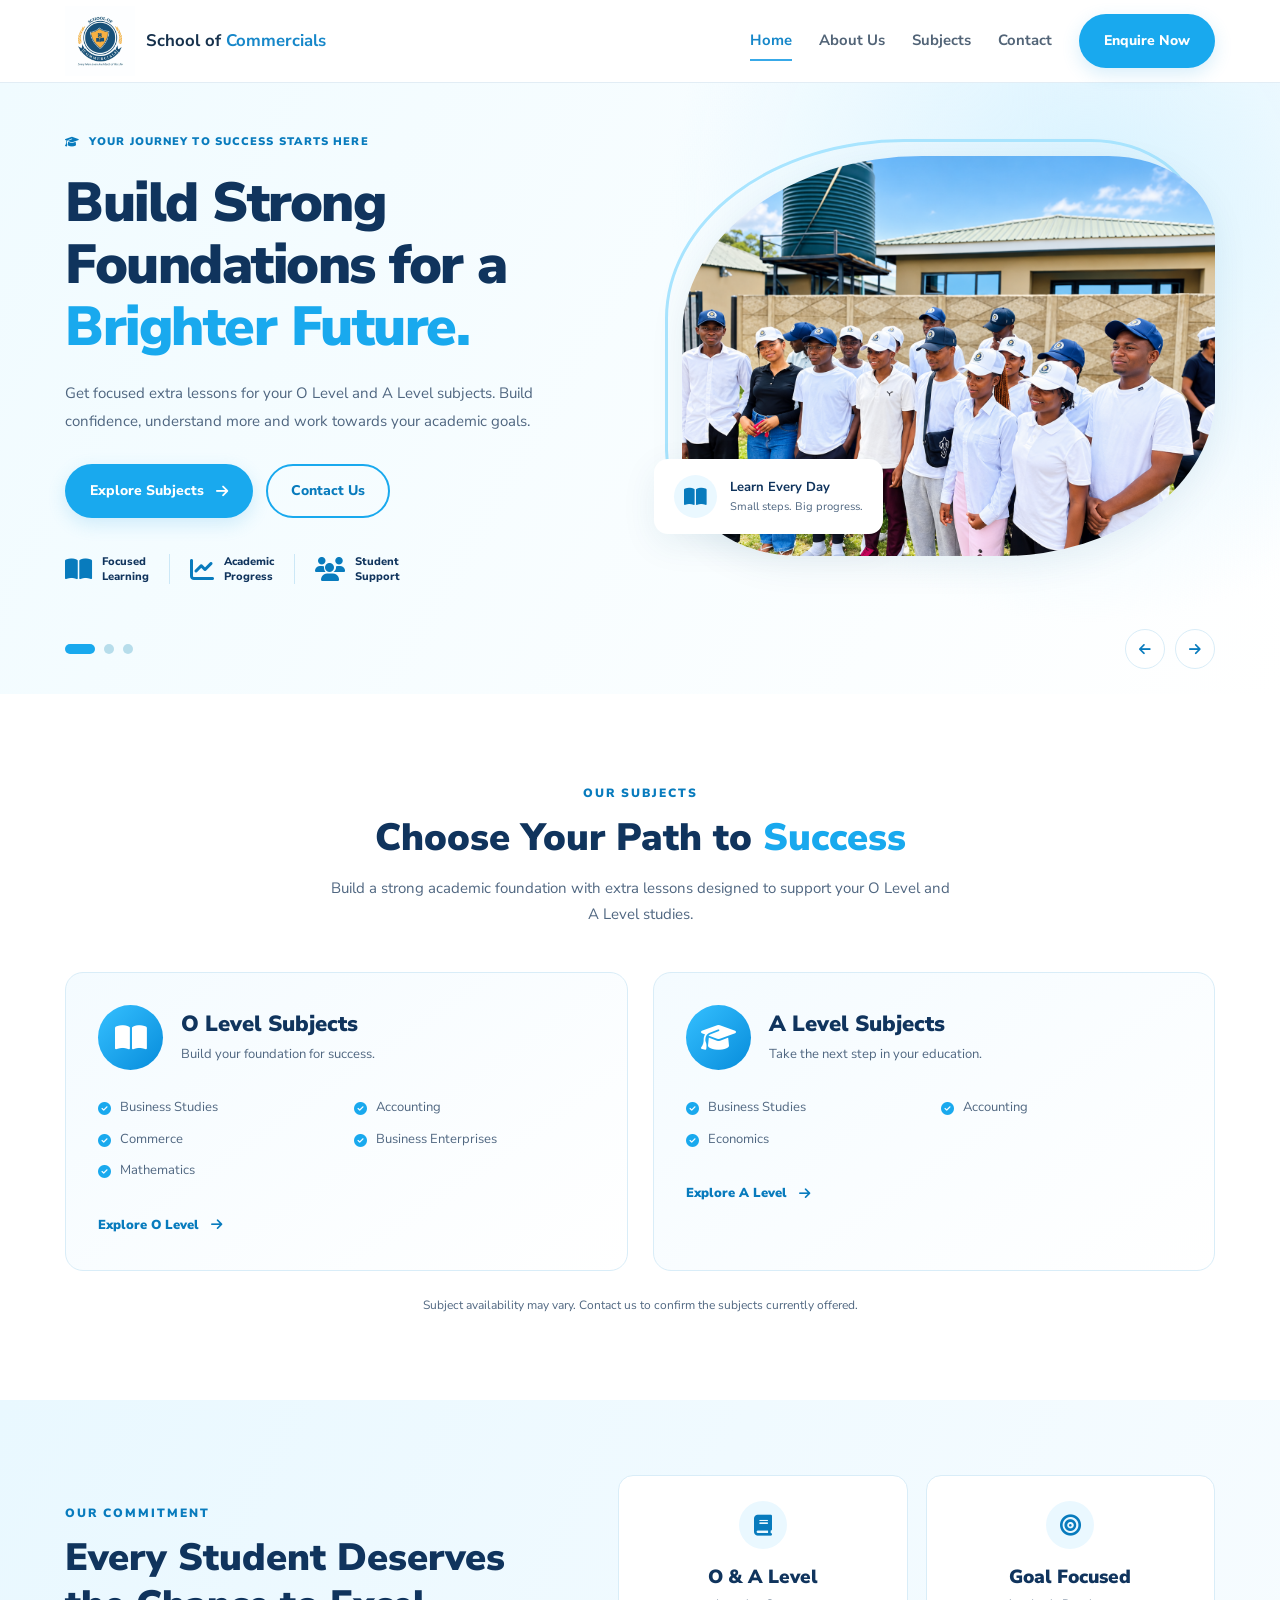
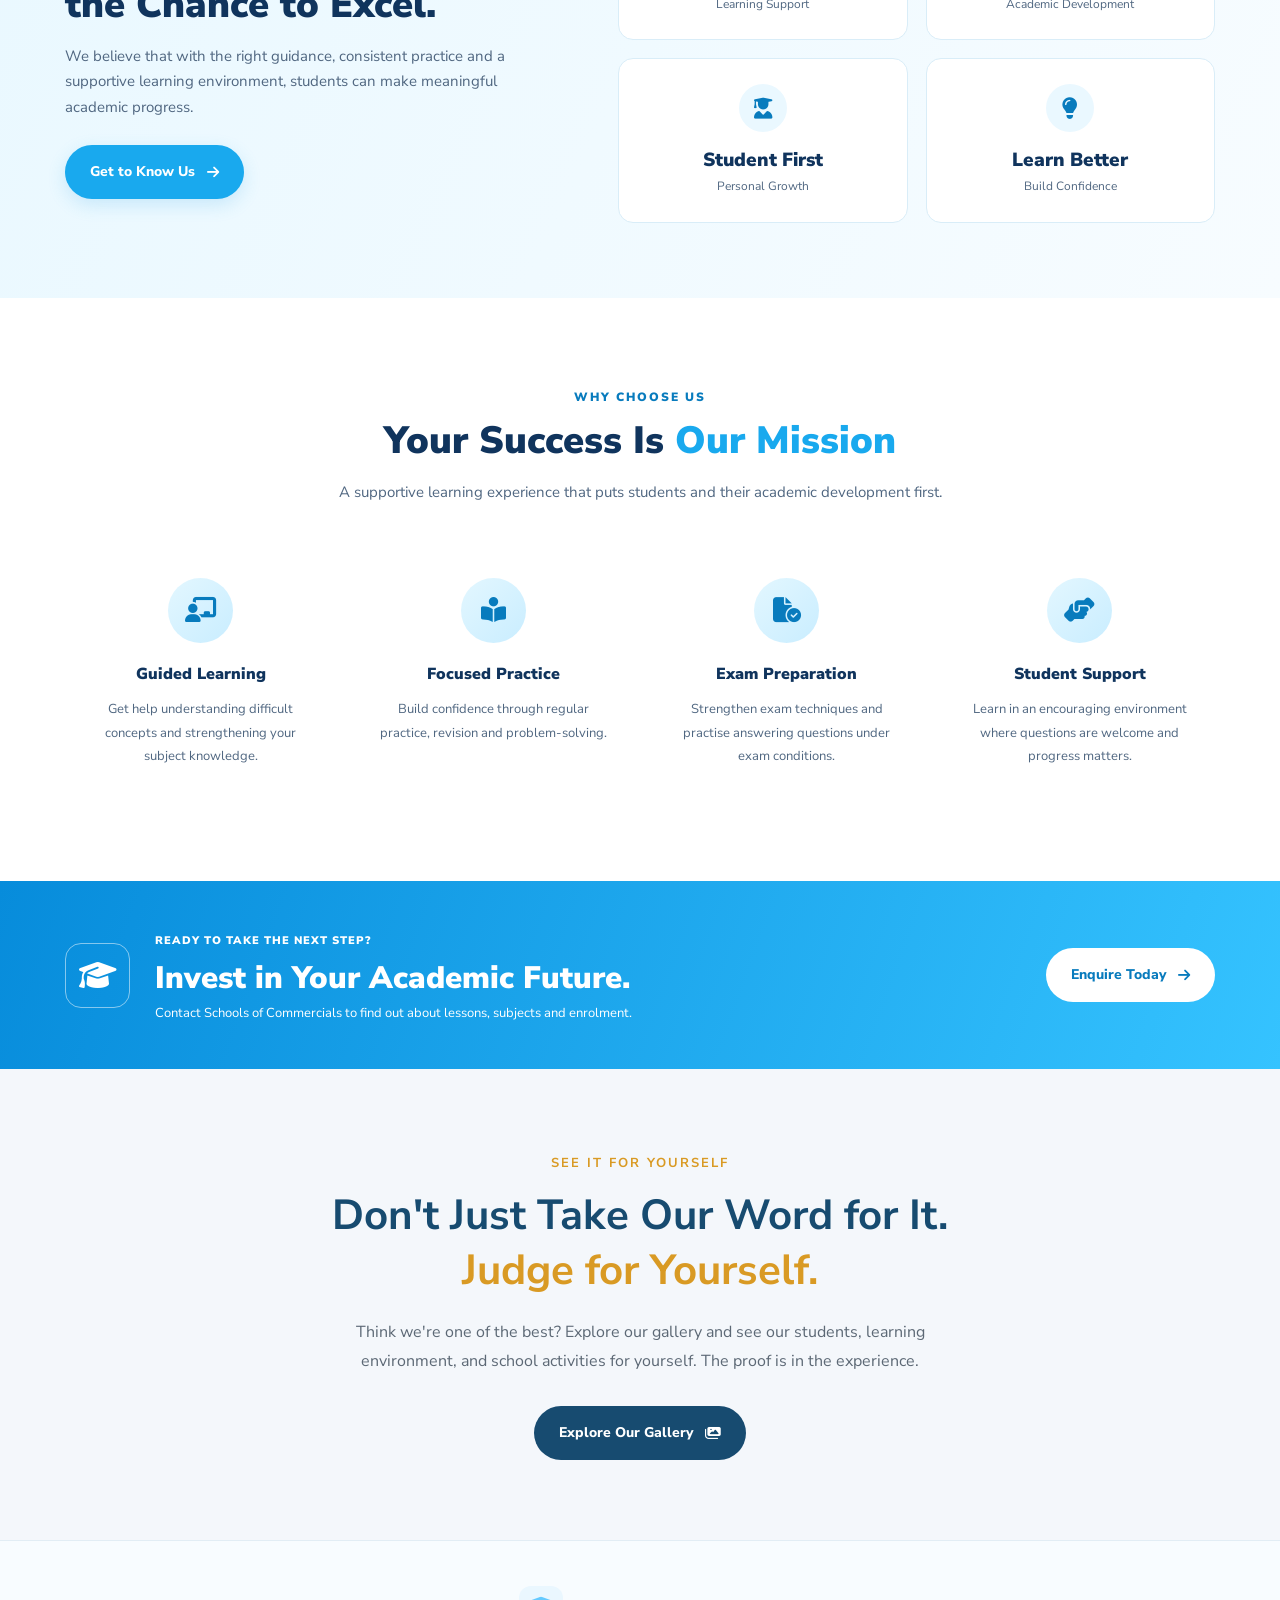
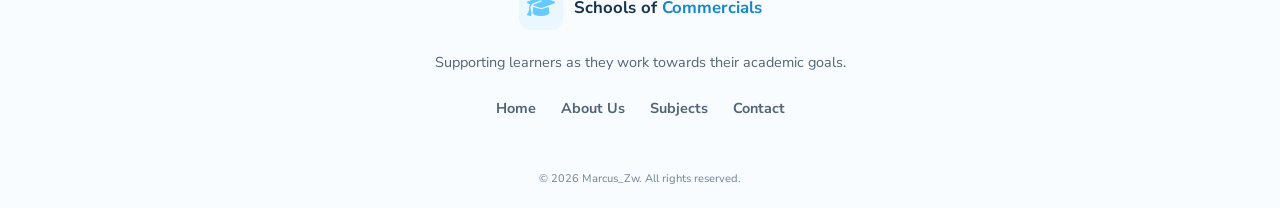
==== commit c3f49fcc: "Started creating the contact page" ====
--- a/index.html
+++ b/index.html
@@ -394,7 +394,7 @@
                         students can make meaningful academic progress.
                     </p>
 
-                    <a href="pages/about.html" class="btn btn-primary">
+                    <a href="./about.html" class="btn btn-primary">
                         Get to Know Us
                         <i class="fa-solid fa-arrow-right"></i>
                     </a>
--- a/css/shared/header.css
+++ b/css/shared/header.css
@@ -12,6 +12,16 @@
 }
 
 
+a {
+    text-decoration: none;
+}
+
+button,
+a {
+    -webkit-tap-highlight-color: transparent;
+}
+
+
 
 .site-header {
     position: sticky;
@@ -106,6 +116,64 @@
     color: var(--subjects-dark);
     font-size: 1.2rem;
     cursor: pointer;
+}
+
+
+
+
+.btn {
+    display: inline-flex;
+    align-items: center;
+    justify-content: center;
+    gap: 10px;
+    padding: 13px 23px;
+    border: 2px solid transparent;
+    border-radius: 8px;
+    font: inherit;
+    font-size: 0.94rem;
+    font-weight: 800;
+    cursor: pointer;
+    transition:
+        background 0.3s ease,
+        color 0.3s ease,
+        border-color 0.3s ease,
+        transform 0.3s ease,
+        box-shadow 0.3s ease;
+}
+
+.btn:hover {
+    transform: translateY(-3px);
+}
+
+.btn-primary {
+    color: var(--subjects-white);
+    background: var(--subjects-primary);
+    box-shadow: 0 6px 18px rgba(56, 169, 232, 0.2);
+}
+
+.btn-primary:hover {
+    background: var(--subjects-primary-dark);
+    box-shadow: 0 10px 24px rgba(56, 169, 232, 0.25);
+}
+
+.btn-outline {
+    color: var(--subjects-primary-dark);
+    background: var(--subjects-white);
+    border-color: #b7e4fc;
+}
+
+.btn-outline:hover {
+    background: var(--subjects-light);
+    border-color: var(--subjects-primary);
+}
+
+.btn-white {
+    color: var(--subjects-primary-dark);
+    background: var(--subjects-white);
+}
+
+.btn-white:hover {
+    background: var(--subjects-light);
 }
 
 /*logo*/
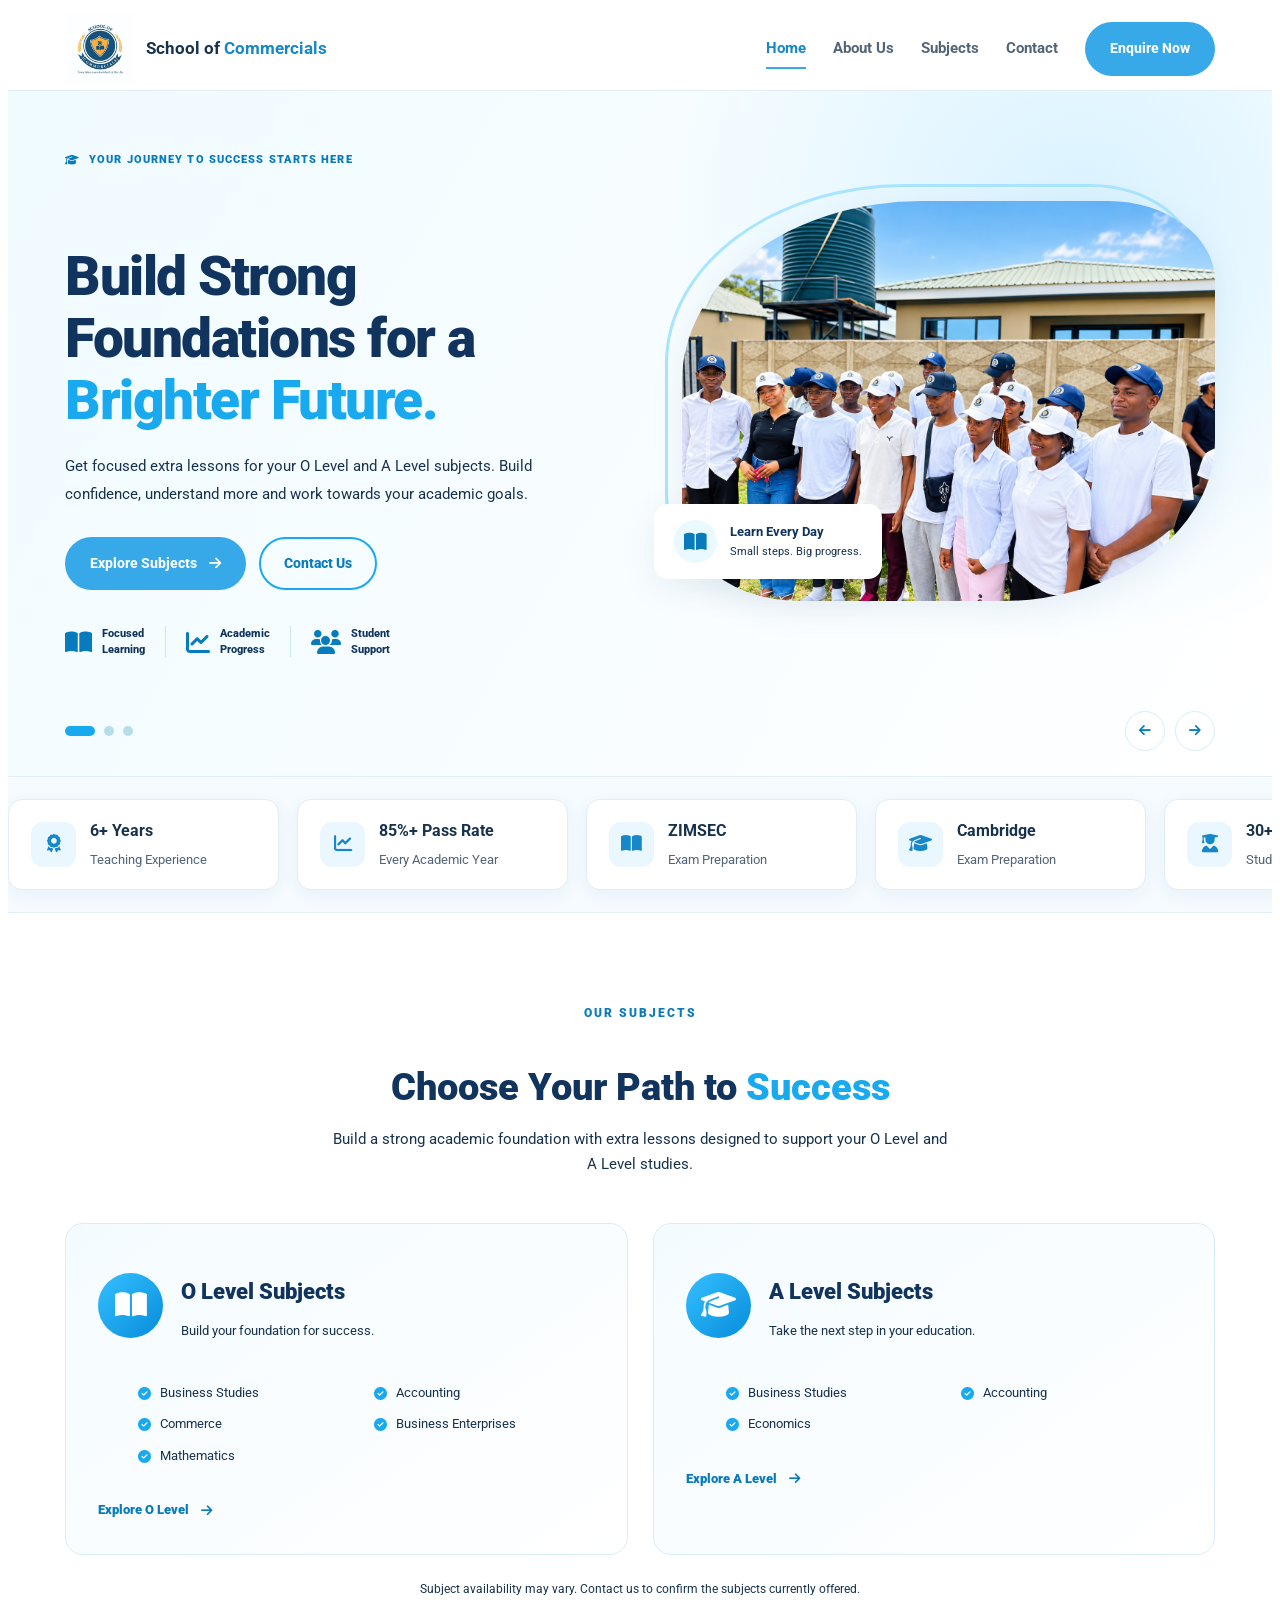
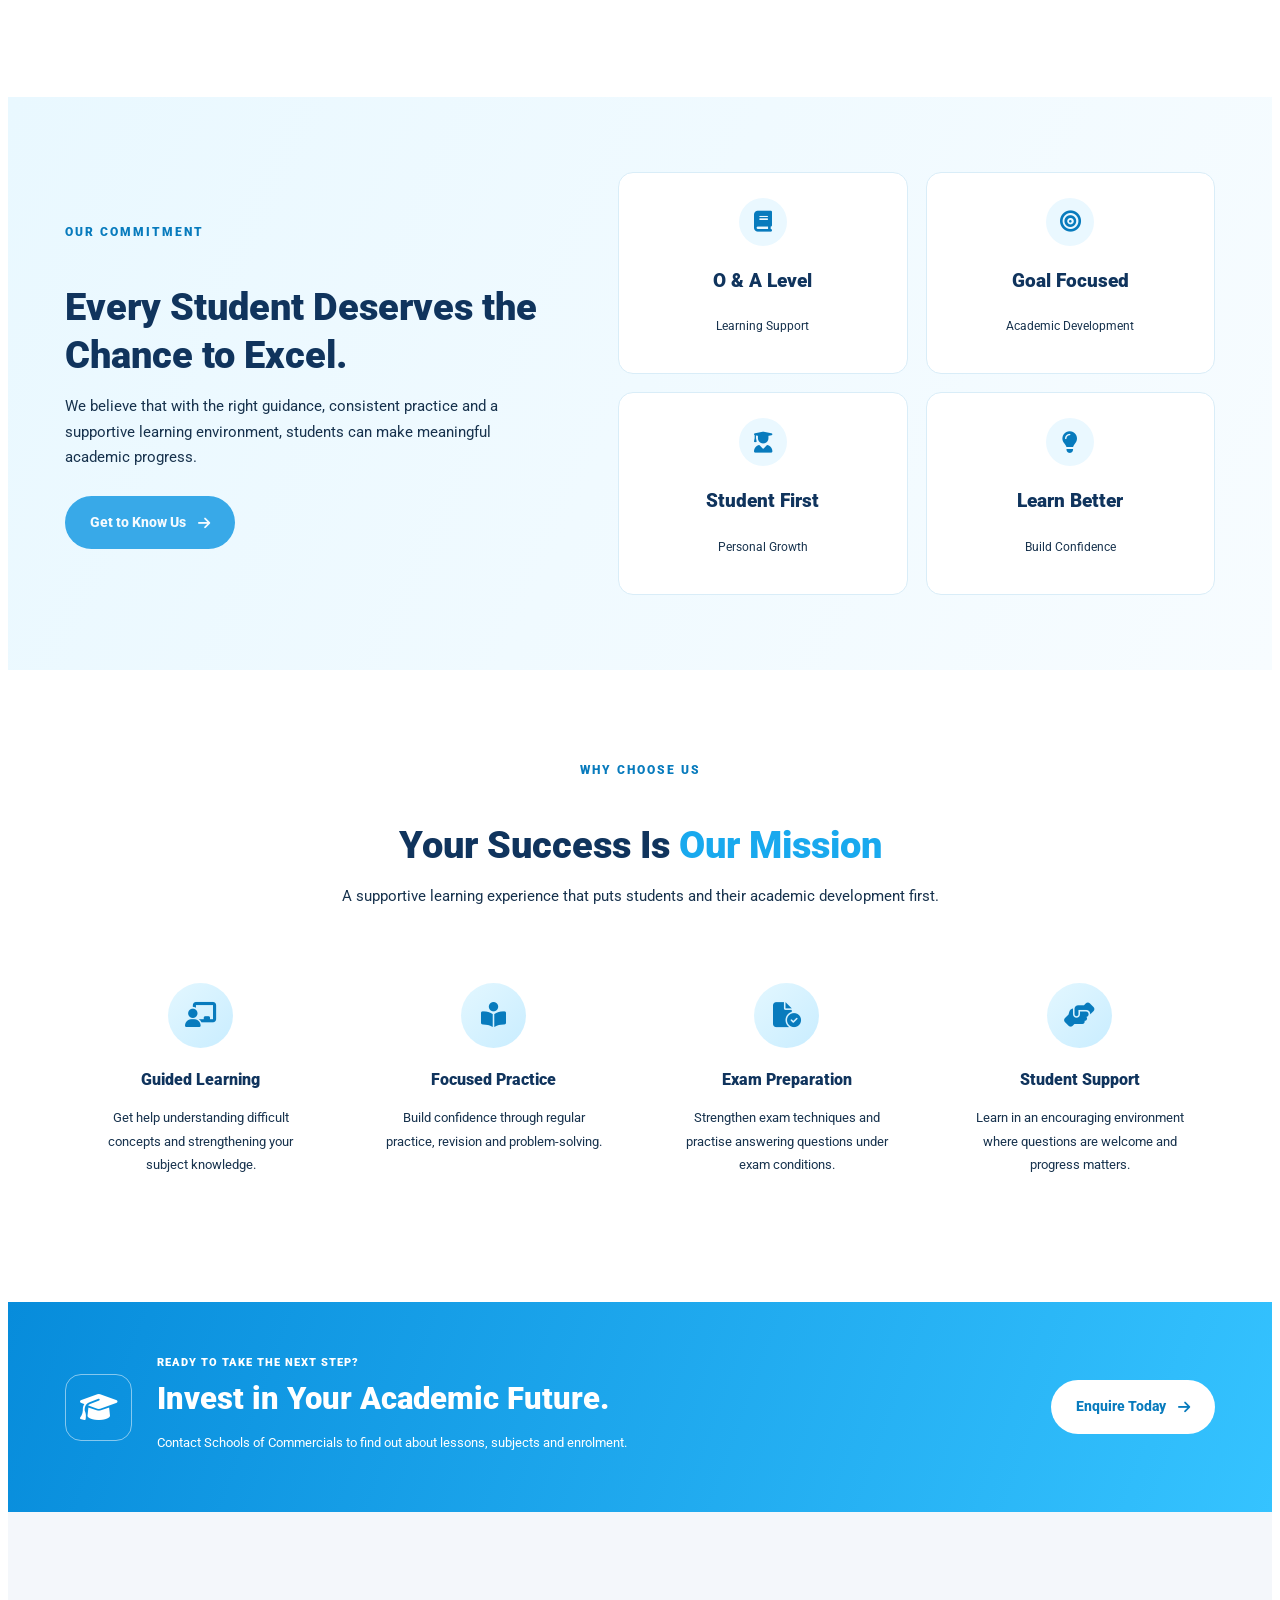
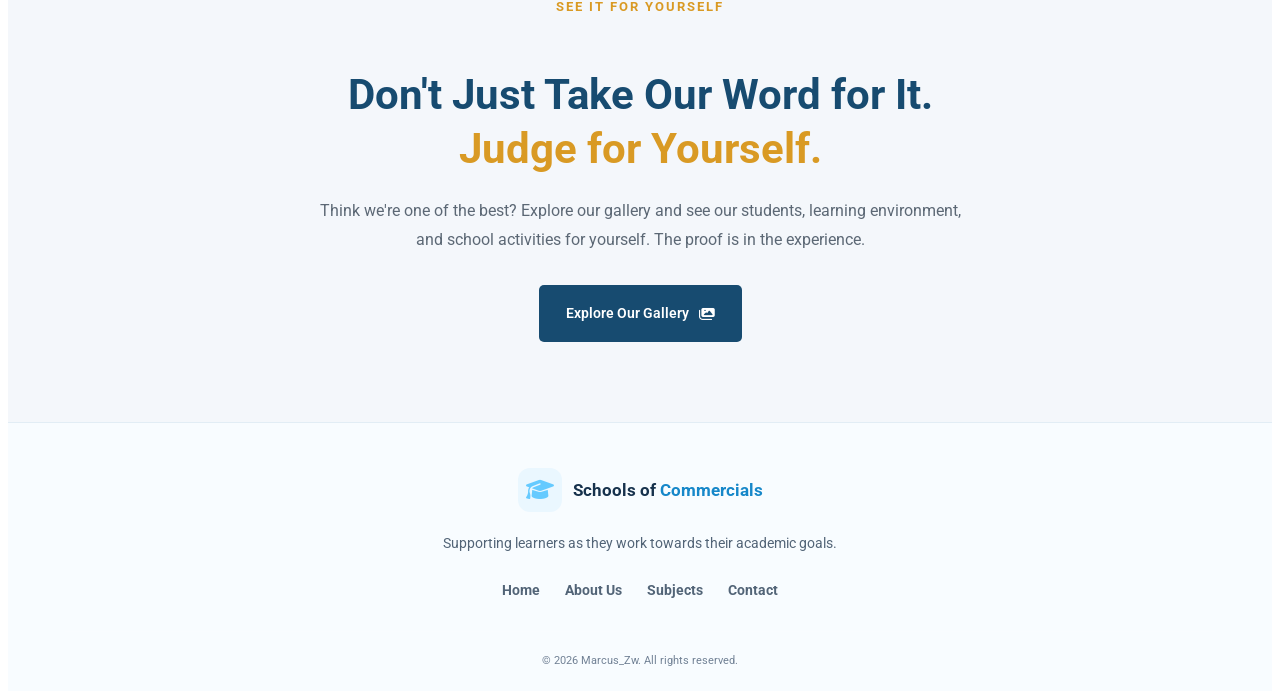
==== commit c9cbd908: "create the gallery and o-level subjects page" ====
--- a/index.html
+++ b/index.html
@@ -13,7 +13,7 @@
     <!-- Google Fonts -->
     <link rel="preconnect" href="https://fonts.googleapis.com">
     <link rel="preconnect" href="https://fonts.gstatic.com" crossorigin>
-    <link href="https://fonts.googleapis.com/css2?family=Nunito+Sans:wght@400;500;600;700;800;900&display=swap"
+    <link href="https://fonts.googleapis.com/css2?family=Roboto:ital,wght@0,100..900;1,100..900&display=swap"
         rel="stylesheet">
 
     <!-- Font Awesome -->
@@ -22,6 +22,7 @@
     <!-- CSS -->
 
     <link rel="stylesheet" href="css/shared/header.css">
+    <link rel="stylesheet" href="css/shared/general.css">
     <link rel="stylesheet" href="css/shared/footer.css">
     <link rel="stylesheet" href="css/index.css">
 </head>
@@ -93,12 +94,12 @@
                             </p>
 
                             <div class="hero-buttons">
-                                <a href="pages/subjects.html" class="btn btn-primary">
+                                <a href="./subjects.html" class="btn btn-primary">
                                     Explore Subjects
                                     <i class="fa-solid fa-arrow-right"></i>
                                 </a>
 
-                                <a href="pages/contact.html" class="btn btn-outline">
+                                <a href="./contact.html" class="btn btn-outline">
                                     Contact Us
                                 </a>
                             </div>
@@ -225,12 +226,12 @@
                             </p>
 
                             <div class="hero-buttons">
-                                <a href="pages/enrolment.html" class="btn btn-primary">
+                                <a href="./pages/enrolment.html" class="btn btn-primary">
                                     Start Your Journey
                                     <i class="fa-solid fa-arrow-right"></i>
                                 </a>
 
-                                <a href="pages/about.html" class="btn btn-outline">
+                                <a href="./about.html" class="btn btn-outline">
                                     About Our School
                                 </a>
                             </div>
@@ -295,6 +296,112 @@
             </div>
 
         </section>
+
+                <!-- SCHOOL HIGHLIGHTS -->
+        <section class="school-highlights">
+            <div class="highlights-track">
+
+                <!-- First set of cards -->
+                <div class="highlight-card">
+                    <i class="fa-solid fa-award"></i>
+                    <div>
+                        <h3>6+ Years</h3>
+                        <p>Teaching Experience</p>
+                    </div>
+                </div>
+
+                <div class="highlight-card">
+                    <i class="fa-solid fa-chart-line"></i>
+                    <div>
+                        <h3>85%+ Pass Rate</h3>
+                        <p>Every Academic Year</p>
+                    </div>
+                </div>
+
+                <div class="highlight-card">
+                    <i class="fa-solid fa-book-open"></i>
+                    <div>
+                        <h3>ZIMSEC</h3>
+                        <p>Exam Preparation</p>
+                    </div>
+                </div>
+
+                <div class="highlight-card">
+                    <i class="fa-solid fa-graduation-cap"></i>
+                    <div>
+                        <h3>Cambridge</h3>
+                        <p>Exam Preparation</p>
+                    </div>
+                </div>
+
+                <div class="highlight-card">
+                    <i class="fa-solid fa-user-graduate"></i>
+                    <div>
+                        <h3>30+ Graduates</h3>
+                        <p>Student Success</p>
+                    </div>
+                </div>
+
+                <div class="highlight-card">
+                    <i class="fa-solid fa-calculator"></i>
+                    <div>
+                        <h3>Commercials</h3>
+                        <p>Focused Learning</p>
+                    </div>
+                </div>
+
+                <!-- Duplicate set for seamless movement -->
+                <div class="highlight-card" aria-hidden="true">
+                    <i class="fa-solid fa-award"></i>
+                    <div>
+                        <h3>6+ Years</h3>
+                        <p>Teaching Experience</p>
+                    </div>
+                </div>
+
+                <div class="highlight-card" aria-hidden="true">
+                    <i class="fa-solid fa-chart-line"></i>
+                    <div>
+                        <h3>85%+ Pass Rate</h3>
+                        <p>Every Academic Year</p>
+                    </div>
+                </div>
+
+                <div class="highlight-card" aria-hidden="true">
+                    <i class="fa-solid fa-book-open"></i>
+                    <div>
+                        <h3>ZIMSEC</h3>
+                        <p>Exam Preparation</p>
+                    </div>
+                </div>
+
+                <div class="highlight-card" aria-hidden="true">
+                    <i class="fa-solid fa-graduation-cap"></i>
+                    <div>
+                        <h3>Cambridge</h3>
+                        <p>Exam Preparation</p>
+                    </div>
+                </div>
+
+                <div class="highlight-card" aria-hidden="true">
+                    <i class="fa-solid fa-user-graduate"></i>
+                    <div>
+                        <h3>30+ Graduates</h3>
+                        <p>Student Success</p>
+                    </div>
+                </div>
+
+                <div class="highlight-card" aria-hidden="true">
+                    <i class="fa-solid fa-calculator"></i>
+                    <div>
+                        <h3>Commercials</h3>
+                        <p>Focused Learning</p>
+                    </div>
+                </div>
+            </div>
+        </section>
+
+
 
 
 
--- a/css/shared/header.css
+++ b/css/shared/header.css
@@ -120,60 +120,53 @@
 
 
 
-
 .btn {
     display: inline-flex;
     align-items: center;
     justify-content: center;
-    gap: 10px;
+    gap: 12px;
     padding: 13px 23px;
+    border-radius: 50px;
+    font-size: 14px;
+    font-weight: 800;
+    transition: 0.3s ease;
+    cursor: pointer;
     border: 2px solid transparent;
-    border-radius: 8px;
-    font: inherit;
-    font-size: 0.94rem;
-    font-weight: 800;
-    cursor: pointer;
-    transition:
-        background 0.3s ease,
-        color 0.3s ease,
-        border-color 0.3s ease,
-        transform 0.3s ease,
-        box-shadow 0.3s ease;
-}
-
-.btn:hover {
+}
+
+.btn-primary {
+    background:var(--subjects-primary) ;
+    color: var(--white);
+    color: var(--subjects-background);
+   
+}
+
+.btn-primary:hover {
+    background: var(--primary-dark);
     transform: translateY(-3px);
-}
-
-.btn-primary {
-    color: var(--subjects-white);
-    background: var(--subjects-primary);
-    box-shadow: 0 6px 18px rgba(56, 169, 232, 0.2);
-}
-
-.btn-primary:hover {
-    background: var(--subjects-primary-dark);
-    box-shadow: 0 10px 24px rgba(56, 169, 232, 0.25);
+    color:red ;  
+  box-shadow: 0 8px 20px rgba(25, 169, 238, 0.2);
 }
 
 .btn-outline {
-    color: var(--subjects-primary-dark);
-    background: var(--subjects-white);
-    border-color: #b7e4fc;
+    border-color: var(--primary);
+    color: var(--primary-dark);
+    background: transparent;
 }
 
 .btn-outline:hover {
-    background: var(--subjects-light);
-    border-color: var(--subjects-primary);
+    background: var(--primary-light);
+    transform: translateY(-3px);
 }
 
 .btn-white {
-    color: var(--subjects-primary-dark);
-    background: var(--subjects-white);
+    background: var(--white);
+    color: var(--primary-dark);
 }
 
 .btn-white:hover {
-    background: var(--subjects-light);
+    background: var(--primary-light);
+    transform: translateY(-3px);
 }
 
 /*logo*/
--- a/css/shared/general.css
+++ b/css/shared/general.css
@@ -0,0 +1,44 @@
+html {
+    scroll-behavior: smooth;
+    scroll-padding-top: 100px;
+}
+
+body {
+    font-family:roboto;
+    color: var(--subjects-dark);
+    background: var(--subjects-white);
+    line-height: 1.7;
+}
+
+.container {
+    width: min(1150px, 92%);
+    margin-inline: auto;
+}
+
+img {
+    display: block;
+    width: 100%;
+    object-fit: cover;
+}
+
+a {
+    text-decoration: none;
+}
+
+button,
+a {
+    -webkit-tap-highlight-color: transparent;
+}
+
+.section-label {
+    display: inline-flex;
+    align-items: center;
+    gap: 8px;
+    margin-bottom: 15px;
+    color: var(--subjects-primary-dark);
+    font-size: 0.82rem;
+    font-weight: 800;
+    letter-spacing: 1px;
+    text-transform: uppercase;
+}
+
--- a/css/index.css
+++ b/css/index.css
@@ -16,28 +16,6 @@
     --radius: 18px;
 }
 
-* {
-    margin: 0;
-    padding: 0;
-    box-sizing: border-box;
-}
-
-html {
-    scroll-behavior: smooth;
-    scroll-padding-top: 90px;
-}
-
-body {
-    font-family: "Nunito Sans", sans-serif;
-    color: var(--text);
-    background: var(--white);
-    line-height: 1.7;
-}
-
-a {
-    text-decoration: none;
-    color: inherit;
-}
 
 ul {
     list-style: none;
@@ -65,8 +43,8 @@
 
 /* ==============================
    2. REUSABLE COMPONENTS
-================================= */
-
+
+   
 .btn {
     display: inline-flex;
     align-items: center;
@@ -112,6 +90,8 @@
     background: var(--primary-light);
     transform: translateY(-3px);
 }
+================================= */
+
 
 .section-heading {
     max-width: 700px;
@@ -475,6 +455,95 @@
 }
 
 
+/* =========================================
+   MOVING SCHOOL HIGHLIGHTS
+========================================= */
+
+.school-highlights {
+    overflow: hidden;
+    padding: 22px 0;
+    background: #f5fbff;
+    border-top: 1px solid #e2edf5;
+    border-bottom: 1px solid #e2edf5;
+}
+
+.highlights-track {
+    display: flex;
+    align-items: center;
+    gap: 18px;
+    width: max-content;
+    animation: moveHighlights 35s linear infinite;
+}
+
+.highlight-card {
+    display: flex;
+    align-items: center;
+    gap: 14px;
+    min-width: 225px;
+    padding: 17px 22px;
+    border: 1px solid #e2edf5;
+    border-radius: 14px;
+    background: #ffffff;
+    box-shadow: 0 5px 18px rgba(25, 90, 135, 0.06);
+}
+
+.highlight-card > i {
+    display: grid;
+    place-items: center;
+    flex-shrink: 0;
+    width: 45px;
+    height: 45px;
+    border-radius: 12px;
+    background: #eaf7ff;
+    color: #1687c9;
+    font-size: 1.15rem;
+}
+
+.highlight-card h3 {
+    margin: 0 0 5px;
+    color: #17324d;
+    font-size: 1rem;
+    font-weight: 700;
+    white-space: nowrap;
+}
+
+.highlight-card p {
+    margin: 0;
+    color: #526477;
+    font-size: 0.82rem;
+    white-space: nowrap;
+}
+
+@keyframes moveHighlights {
+    from {
+        transform: translateX(0);
+    }
+
+    to {
+        transform: translateX(-50%);
+    }
+}
+
+/* Pause when the visitor hovers over the strip */
+.school-highlights:hover .highlights-track {
+    animation-play-state: paused;
+}
+
+/* Respect reduced-motion preferences */
+@media (prefers-reduced-motion: reduce) {
+    .highlights-track {
+        animation: none;
+    }
+}
+
+
+
+
+
+
+
+
+
 
 
 /* ==============================
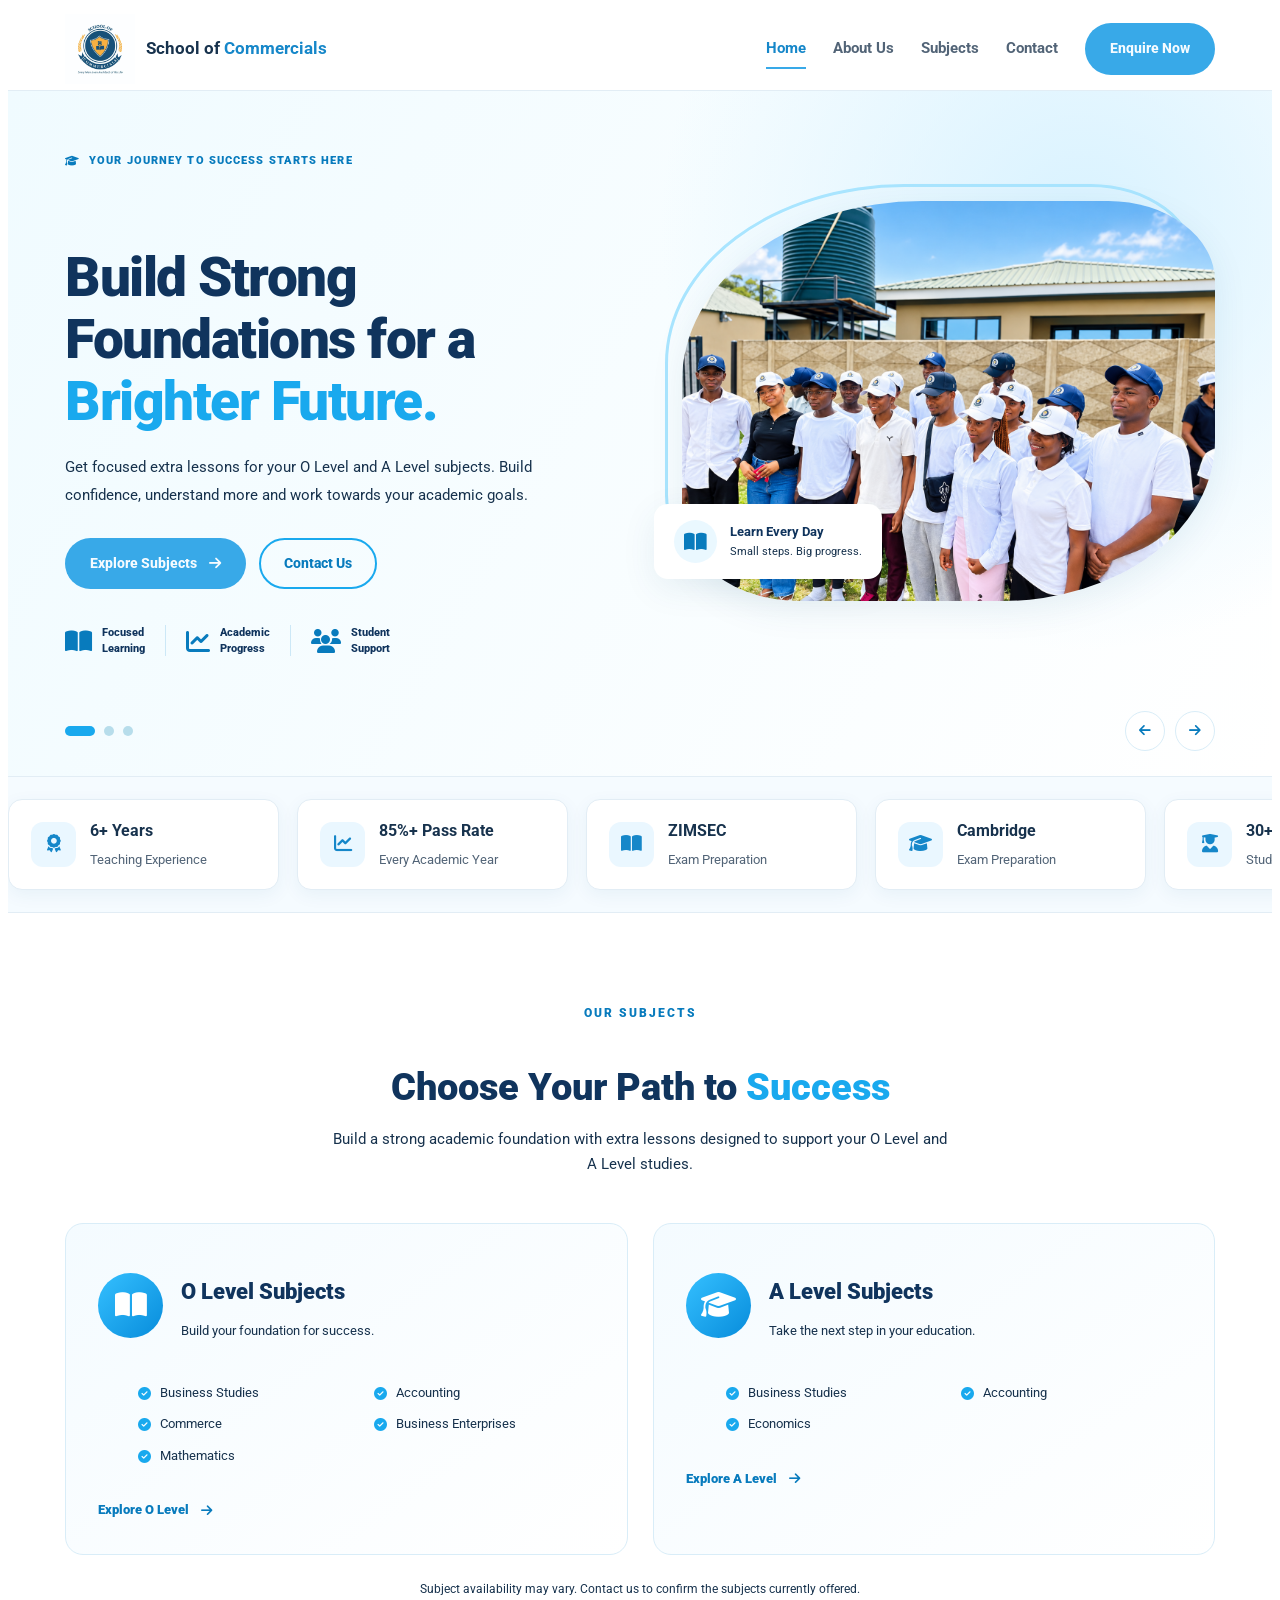
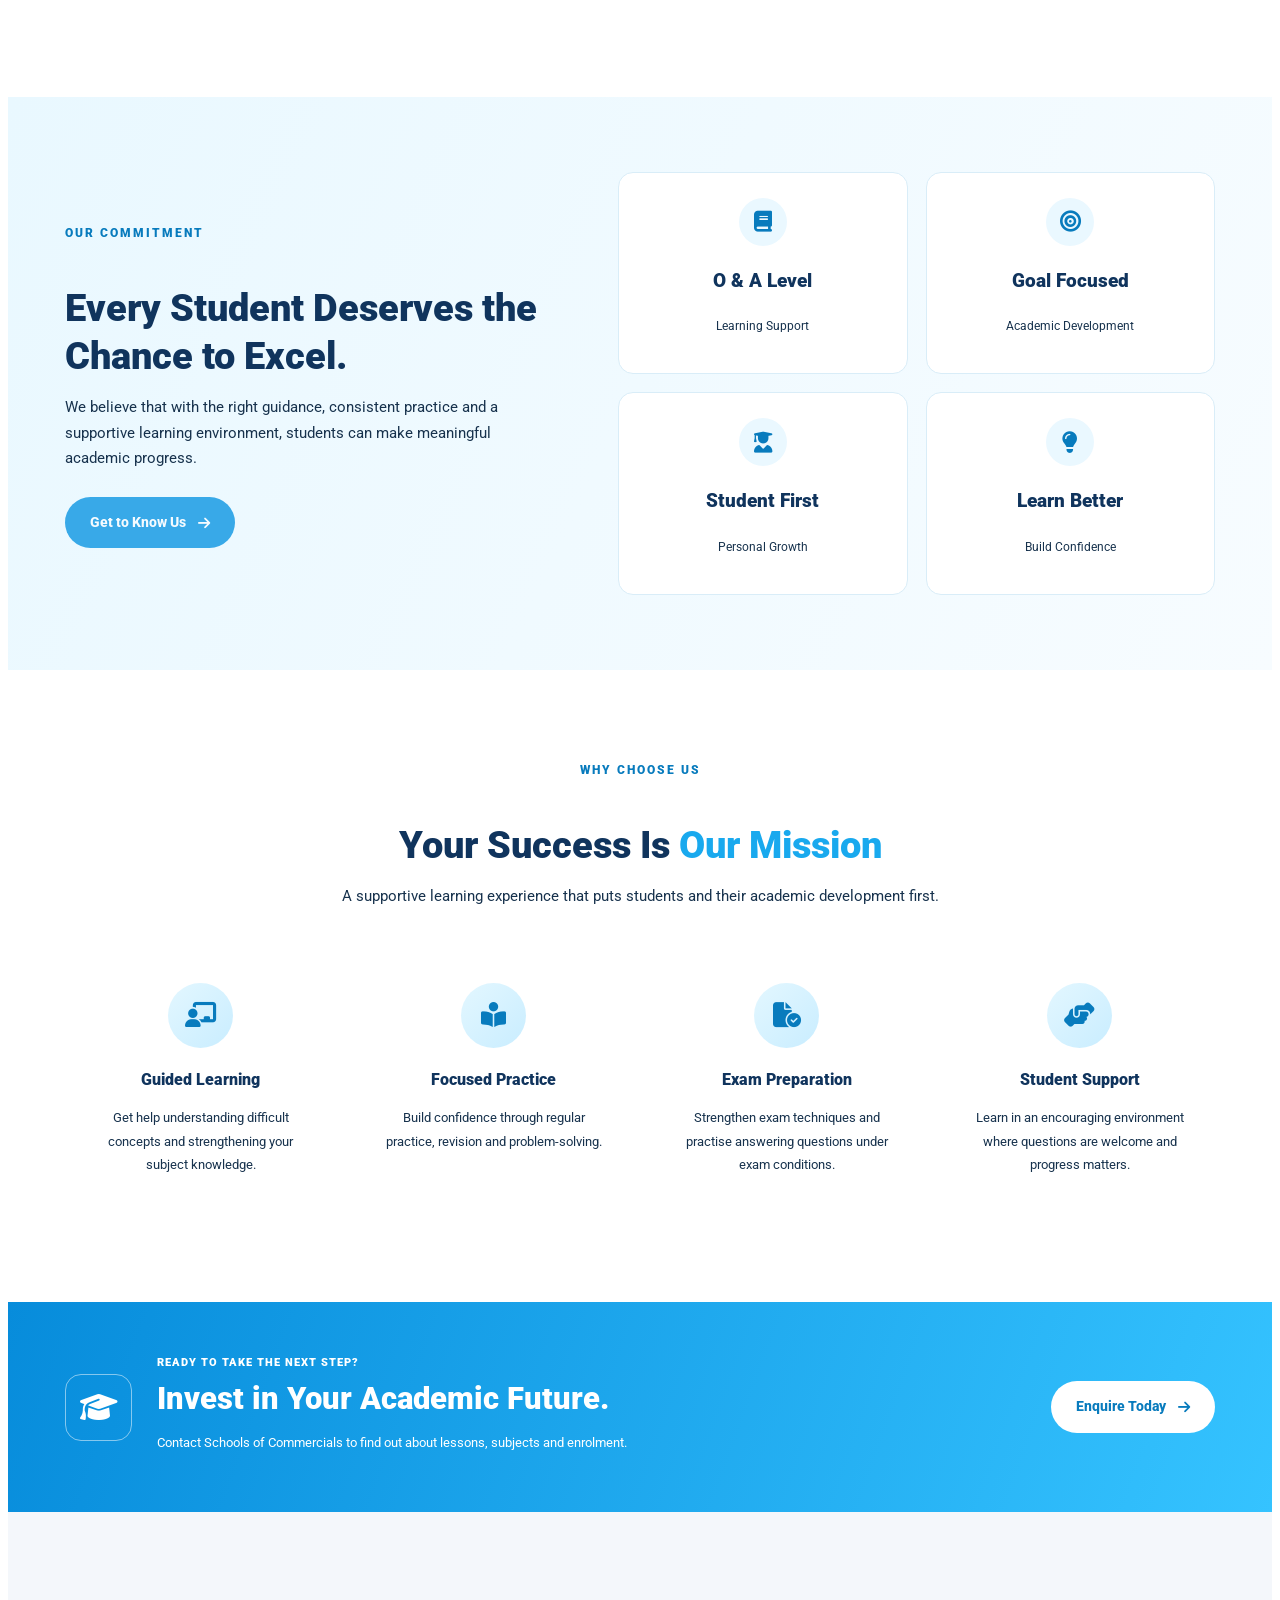
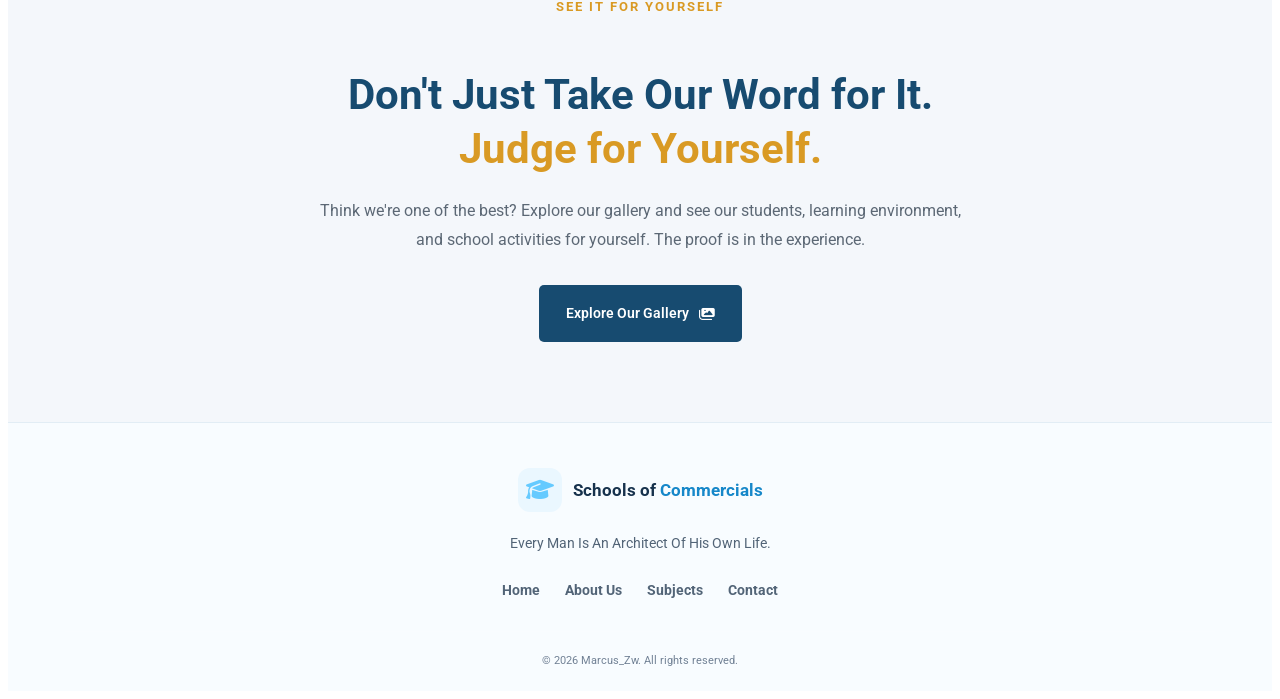
==== commit e55d7118: "apply responsiveness styles to the homepage" ====
--- a/index.html
+++ b/index.html
@@ -658,7 +658,7 @@
                     activities for yourself. The proof is in the experience.
                 </p>
 
-                <a href="pages/gallery.html" class="btn btn-gallery">
+                <a href="./gallery.html" class="btn btn-gallery">
                     Explore Our Gallery
                     <i class="fa-solid fa-images"></i>
                 </a>
@@ -684,7 +684,7 @@
             </a>
 
             <p>
-                Supporting learners as they work towards their academic goals.
+                Every Man Is An Architect Of His Own Life.
             </p>
 
             <div class="footer-links">
--- a/css/shared/header.css
+++ b/css/shared/header.css
@@ -125,7 +125,7 @@
     align-items: center;
     justify-content: center;
     gap: 12px;
-    padding: 13px 23px;
+    padding: 12px 23px;
     border-radius: 50px;
     font-size: 14px;
     font-weight: 800;
@@ -311,11 +311,6 @@
         font-size: 1.2rem;
     }
 
-    .hero-buttons {
-        align-items: stretch;
-        flex-direction: column;
-    }
-
     .hero-buttons .btn {
         width: 100%;
     }
--- a/css/shared/general.css
+++ b/css/shared/general.css
@@ -1,6 +1,7 @@
 html {
     scroll-behavior: smooth;
     scroll-padding-top: 100px;
+ 
 }
 
 body {
@@ -8,6 +9,7 @@
     color: var(--subjects-dark);
     background: var(--subjects-white);
     line-height: 1.7;
+    max-width: 100%;
 }
 
 .container {
--- a/css/index.css
+++ b/css/index.css
@@ -195,6 +195,7 @@
     flex-wrap: wrap;
     gap: 13px;
     margin-bottom: 36px;
+    width: 100%;
 }
 
 .hero-features {
@@ -428,6 +429,11 @@
 @media (max-width: 800px) {
     .hero-slide .hero-grid {
         padding-bottom: 35px;
+
+    }
+
+    .hero-grid {
+   grid-template-columns: 1fr;
     }
 
     .slider-controls {
@@ -435,9 +441,13 @@
     }
 }
 
-@media (max-width: 560px) {
+@media (max-width: 707px) {
     .hero-slide .hero-image > img {
         height: 290px;
+    }
+
+    .subject-grid{
+     
     }
 
     .slider-arrow {
@@ -649,6 +659,19 @@
 }
 
 
+
+
+@media (max-width: 707px) {
+ 
+
+    .subject-grid{
+   grid-template-columns: 1fr;
+    }
+
+  
+}
+
+
 /* ==============================
    6. IMPACT SECTION
 ================================= */
@@ -716,6 +739,16 @@
 }
 
 
+@media (max-width: 707px) {
+ 
+
+    .impact-grid{
+   grid-template-columns: 1fr;
+    }
+
+  
+}
+
 /* ==============================
    7. WHY CHOOSE US
 ================================= */
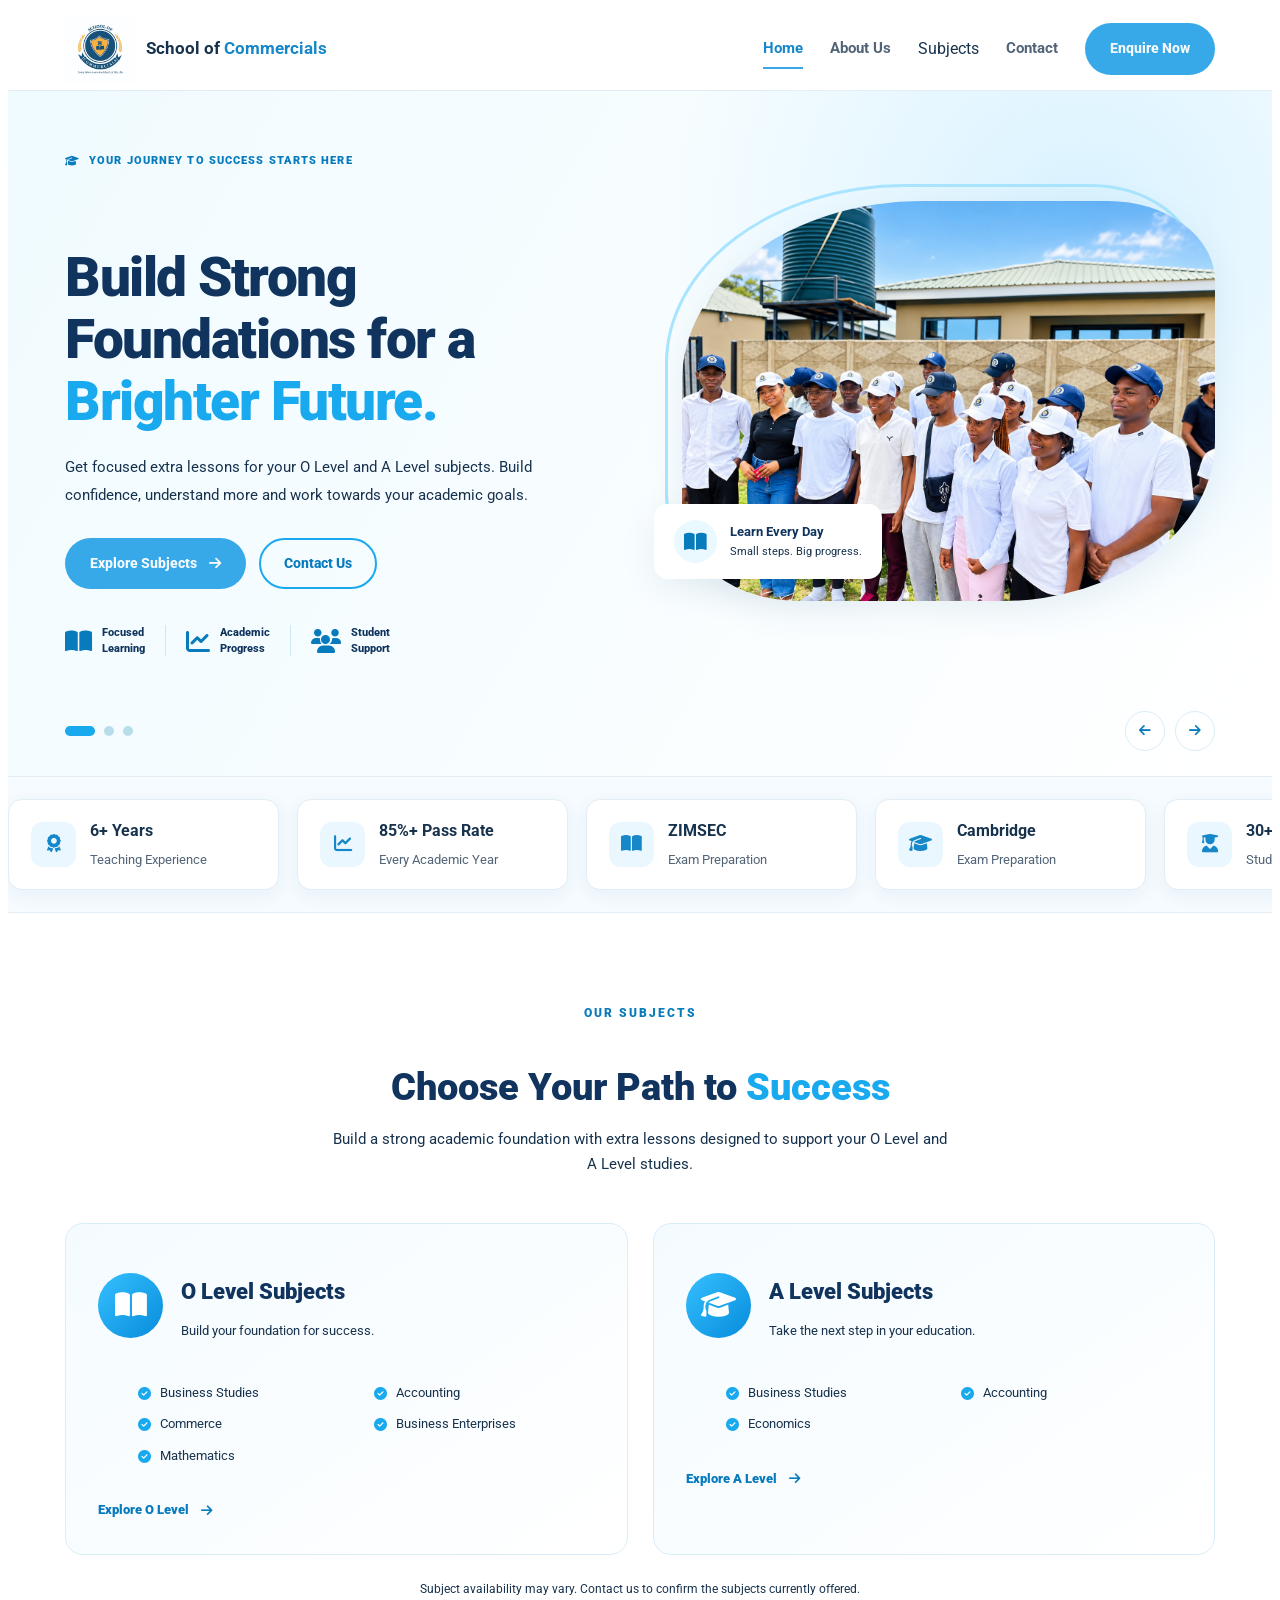
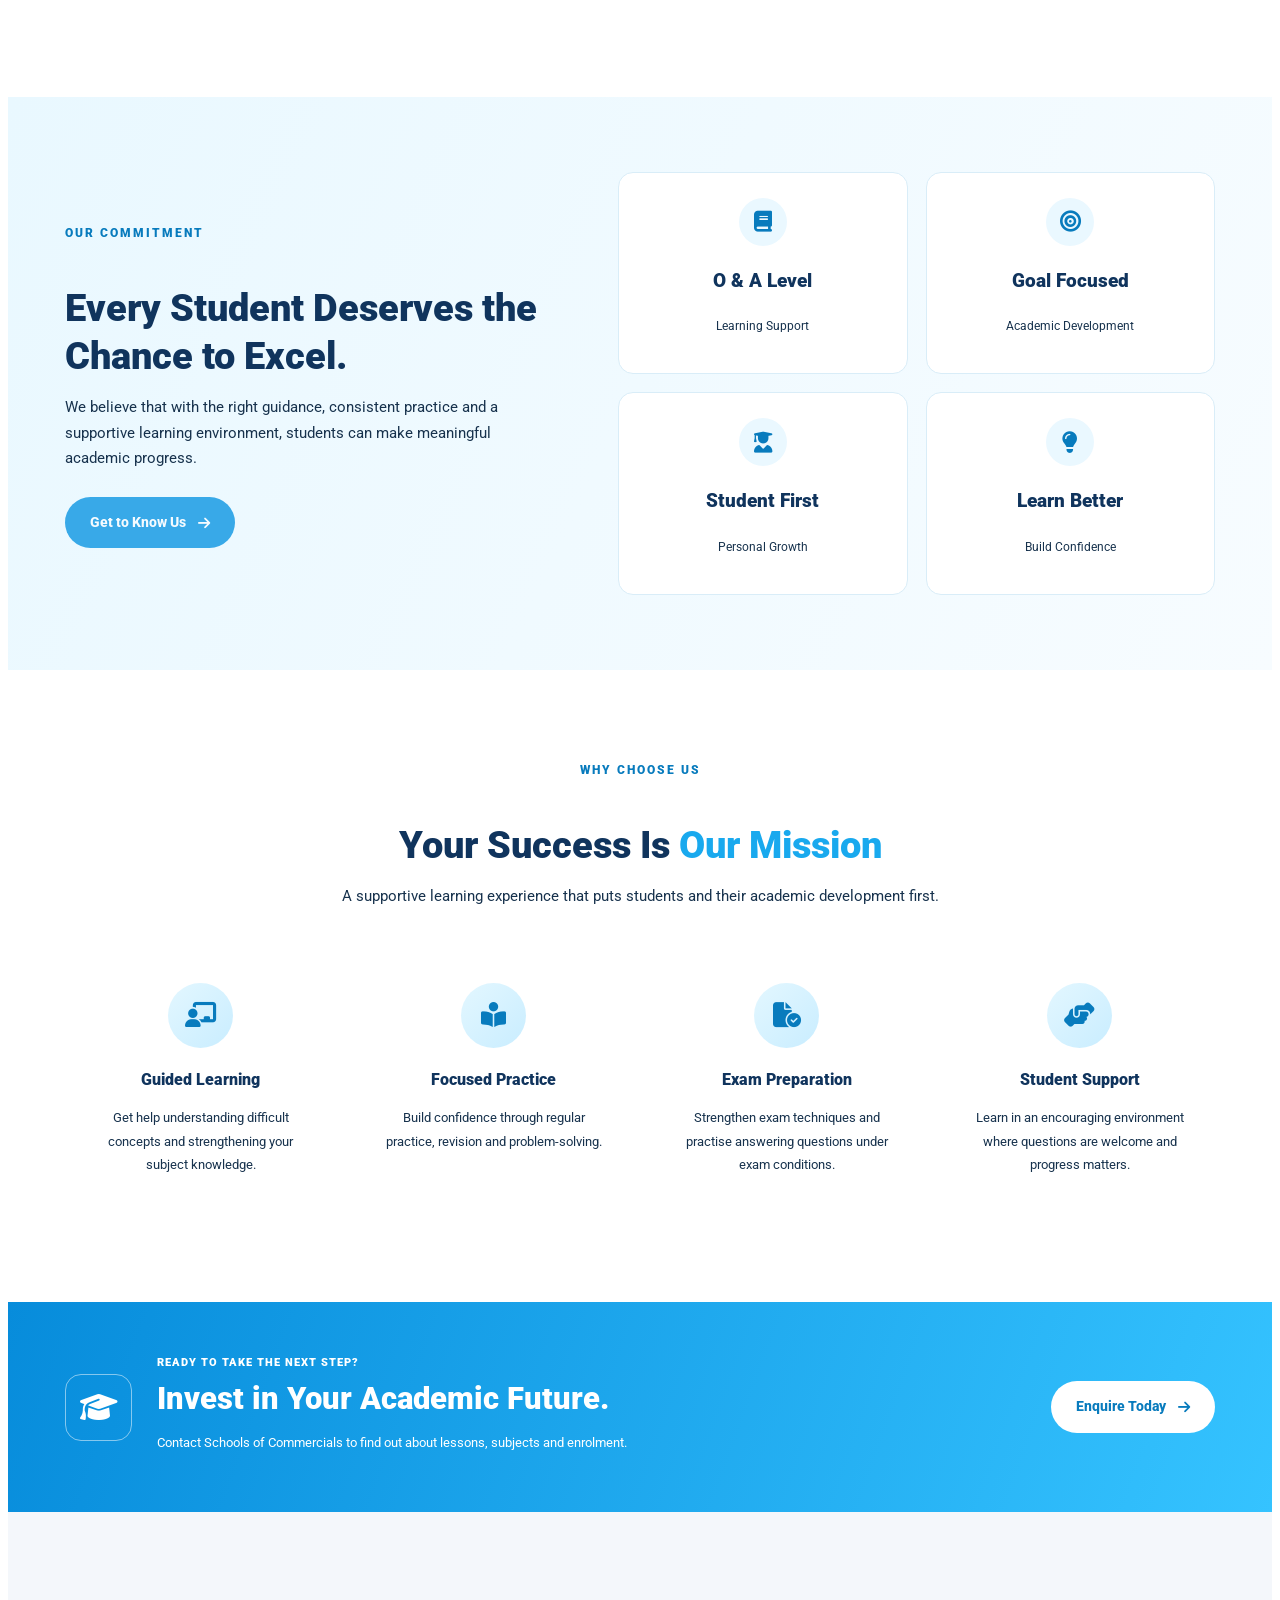
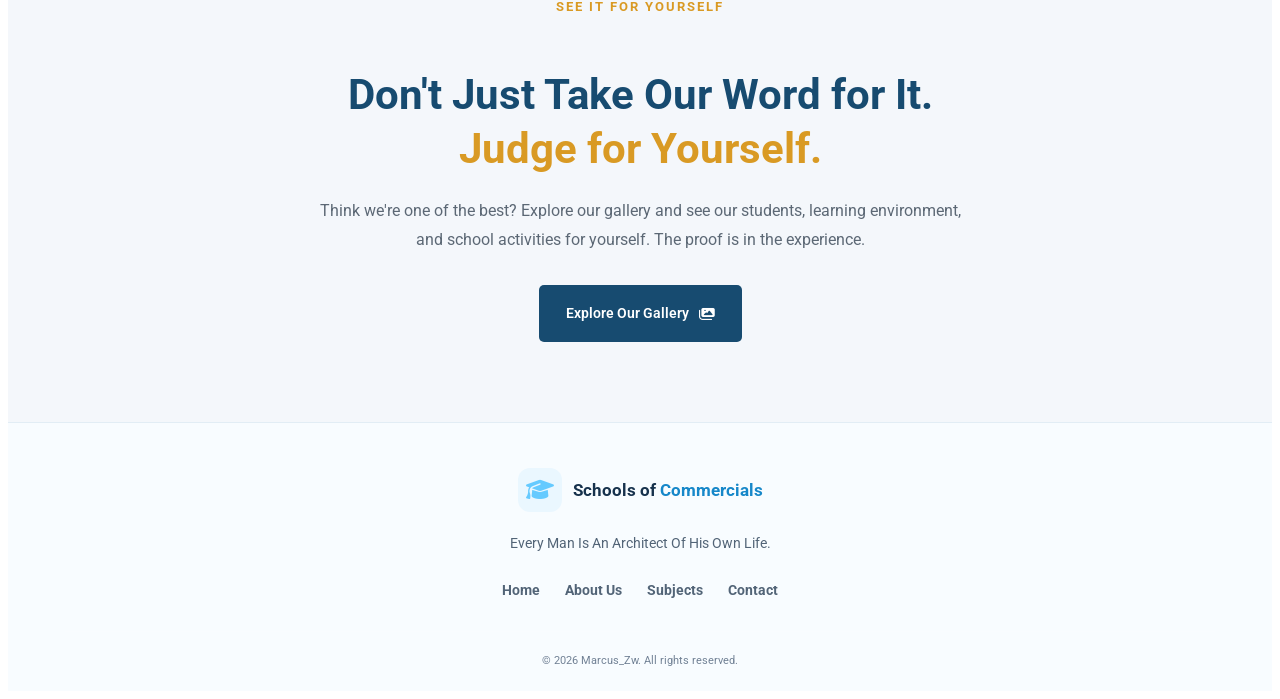
==== commit 285f63f8: "Make subjects and contaact pages responsive" ====
--- a/index.html
+++ b/index.html
@@ -46,7 +46,14 @@
             <nav class="navbar" id="navbar">
                 <a href="../index.html" class="active">Home</a>
                 <a href="about.html">About Us</a>
-                <a href="subjects.html">Subjects</a>
+                <div class="dropdown">
+                    <a href="subjects.html" class="dropdown-link">Subjects</a>
+
+                    <div class="dropdown-menu">
+                        <a href="./pages/o-level.html">O Level</a>
+                        <a href="./pages/a-level.html">A Level</a>
+                    </div>
+                </div>
                 <a href="contact.html">Contact</a>
 
                 <a href="enrolment.html" class="btn btn-primary nav-btn">
@@ -297,7 +304,7 @@
 
         </section>
 
-                <!-- SCHOOL HIGHLIGHTS -->
+        <!-- SCHOOL HIGHLIGHTS -->
         <section class="school-highlights">
             <div class="highlights-track">
 
--- a/css/shared/header.css
+++ b/css/shared/header.css
@@ -397,4 +397,39 @@
         animation-iteration-count: 1 !important;
         transition-duration: 0.01ms !important;
     }
+}
+
+.dropdown {
+    position: relative;
+}
+
+.dropdown-menu {
+    display: none;
+    position: absolute;
+    top: 100%;
+    left: 0;
+    background: white;
+    min-width: 150px;
+    box-shadow: 0 4px 10px rgba(0,0,0,0.1);
+    z-index: 100;
+}
+
+.dropdown-menu a {
+    display: block;
+    padding: 12px 15px;
+    color: #333;
+    text-decoration: none;
+}
+
+.dropdown-menu a:hover {
+    background: #f0f8ff;
+    color: #2196f3;
+}
+
+.dropdown:hover .dropdown-menu {
+    display: block;
+}
+.dropdown-link{
+  text-decoration: none;
+  color: inherit;
 }
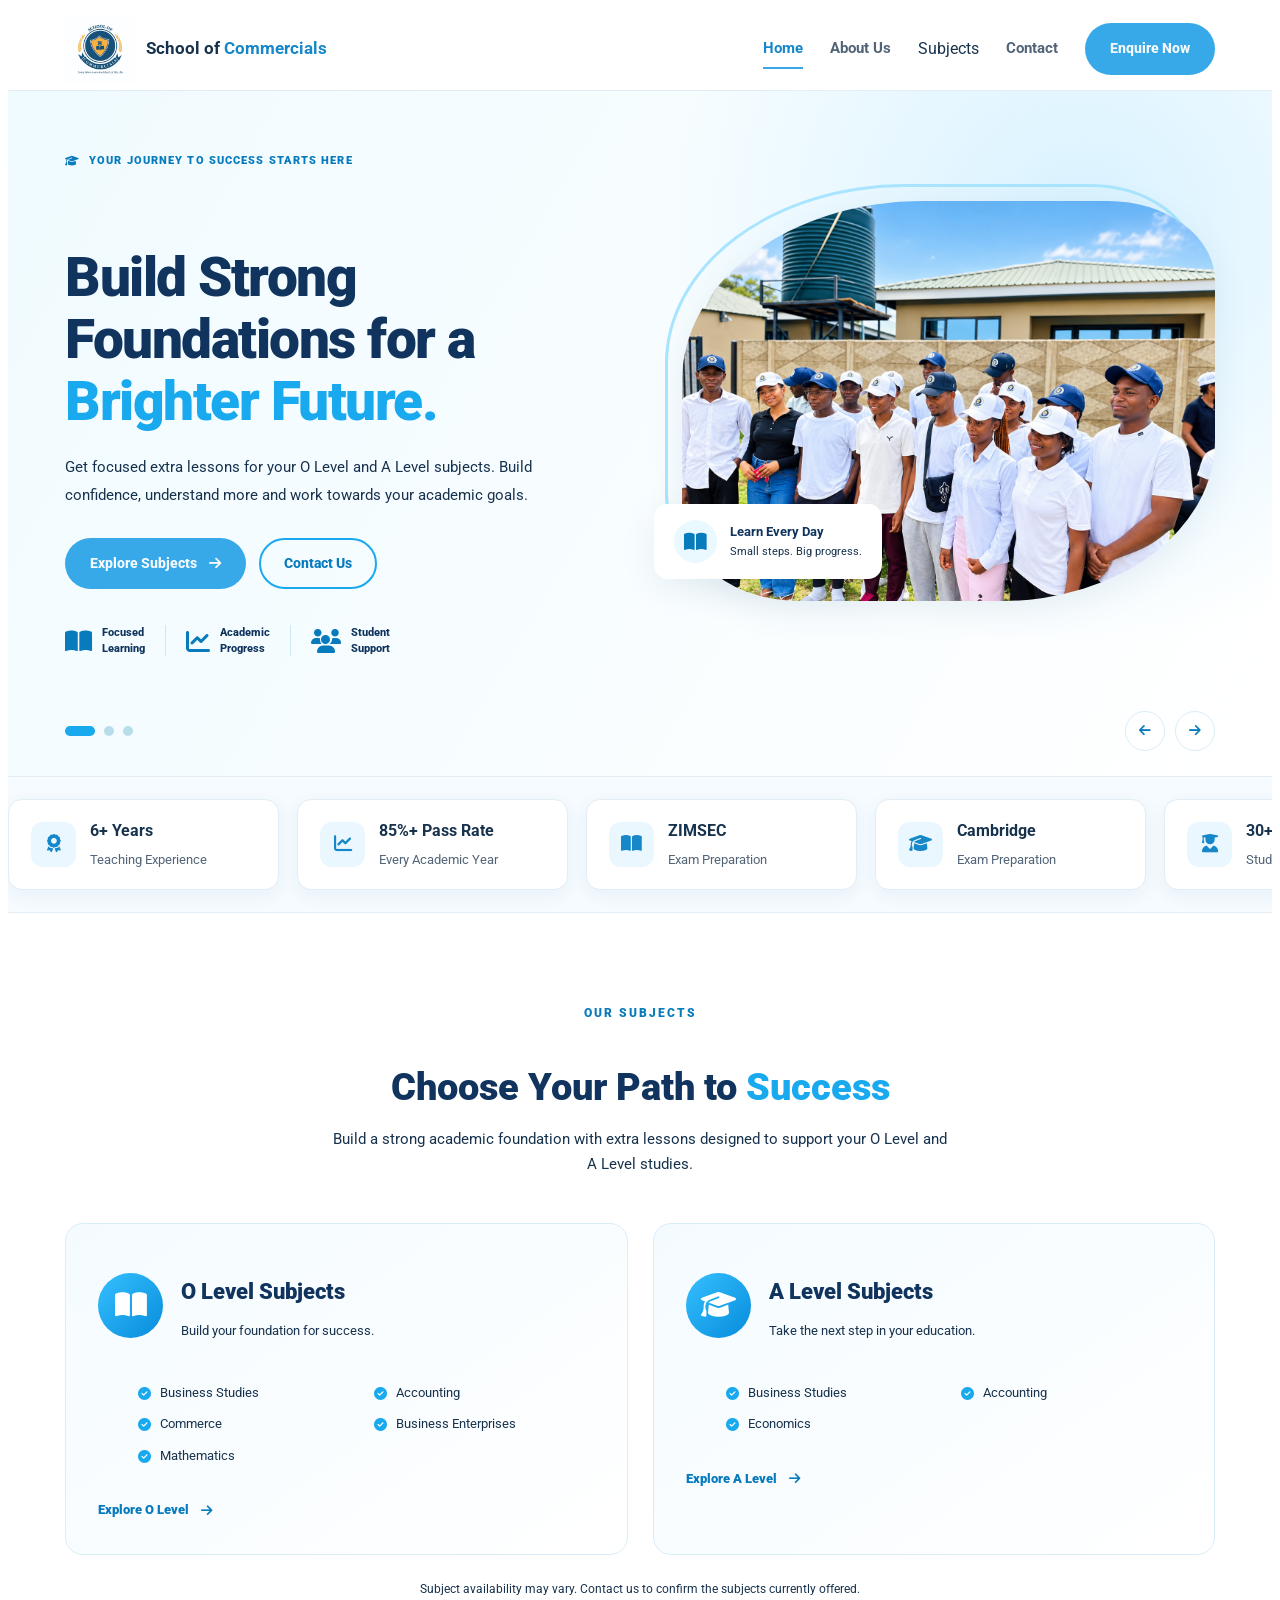
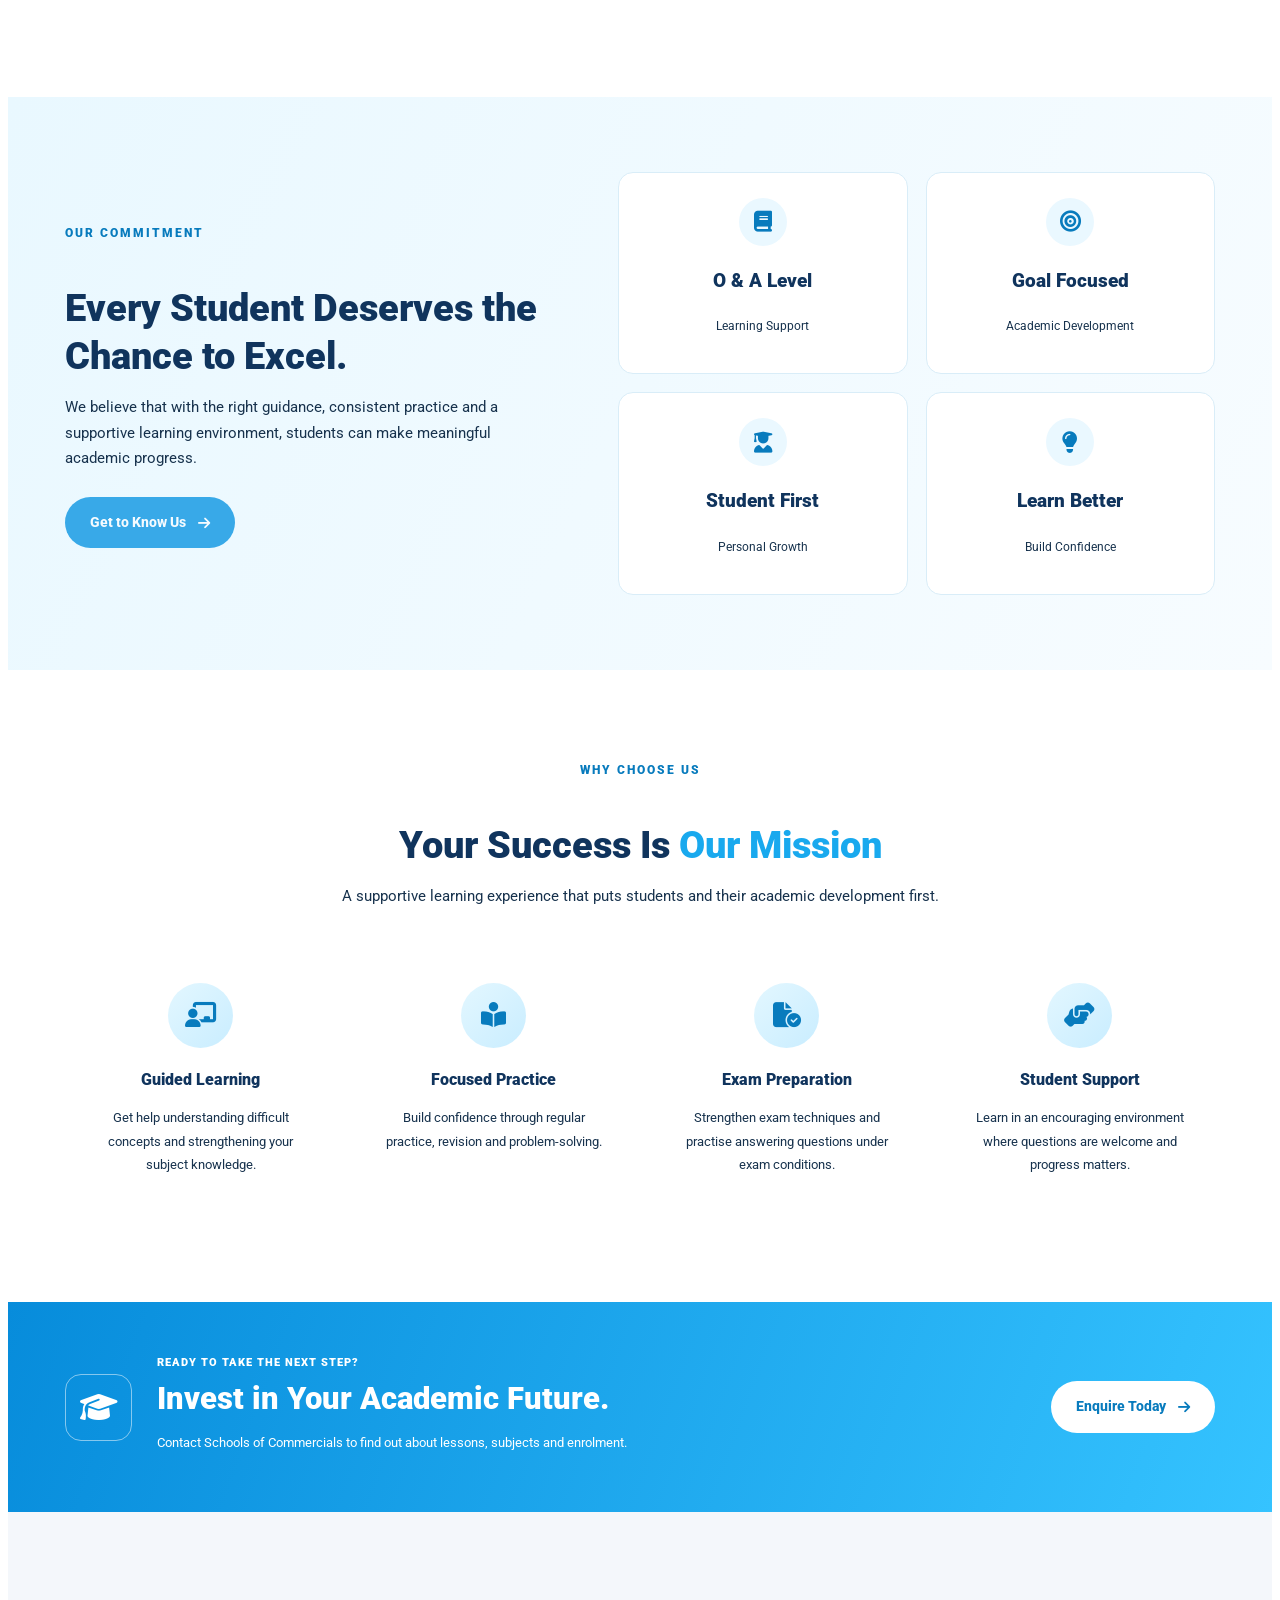
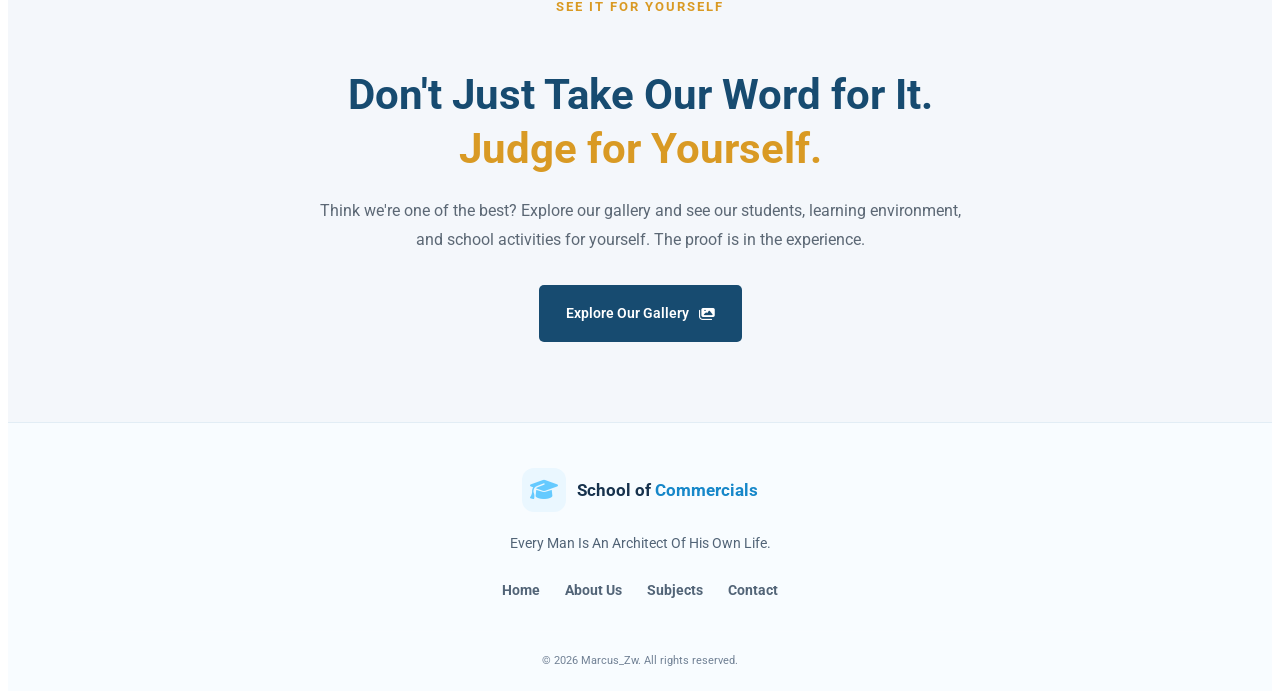
==== commit 90290983: "shared a single hader script for nav accross all the pages" ====
--- a/index.html
+++ b/index.html
@@ -687,7 +687,7 @@
                     <i class="fa-solid fa-graduation-cap"></i>
                 </span>
 
-                <span>Schools of <strong>Commercials</strong></span>
+                <span>School of <strong>Commercials</strong></span>
             </a>
 
             <p>
